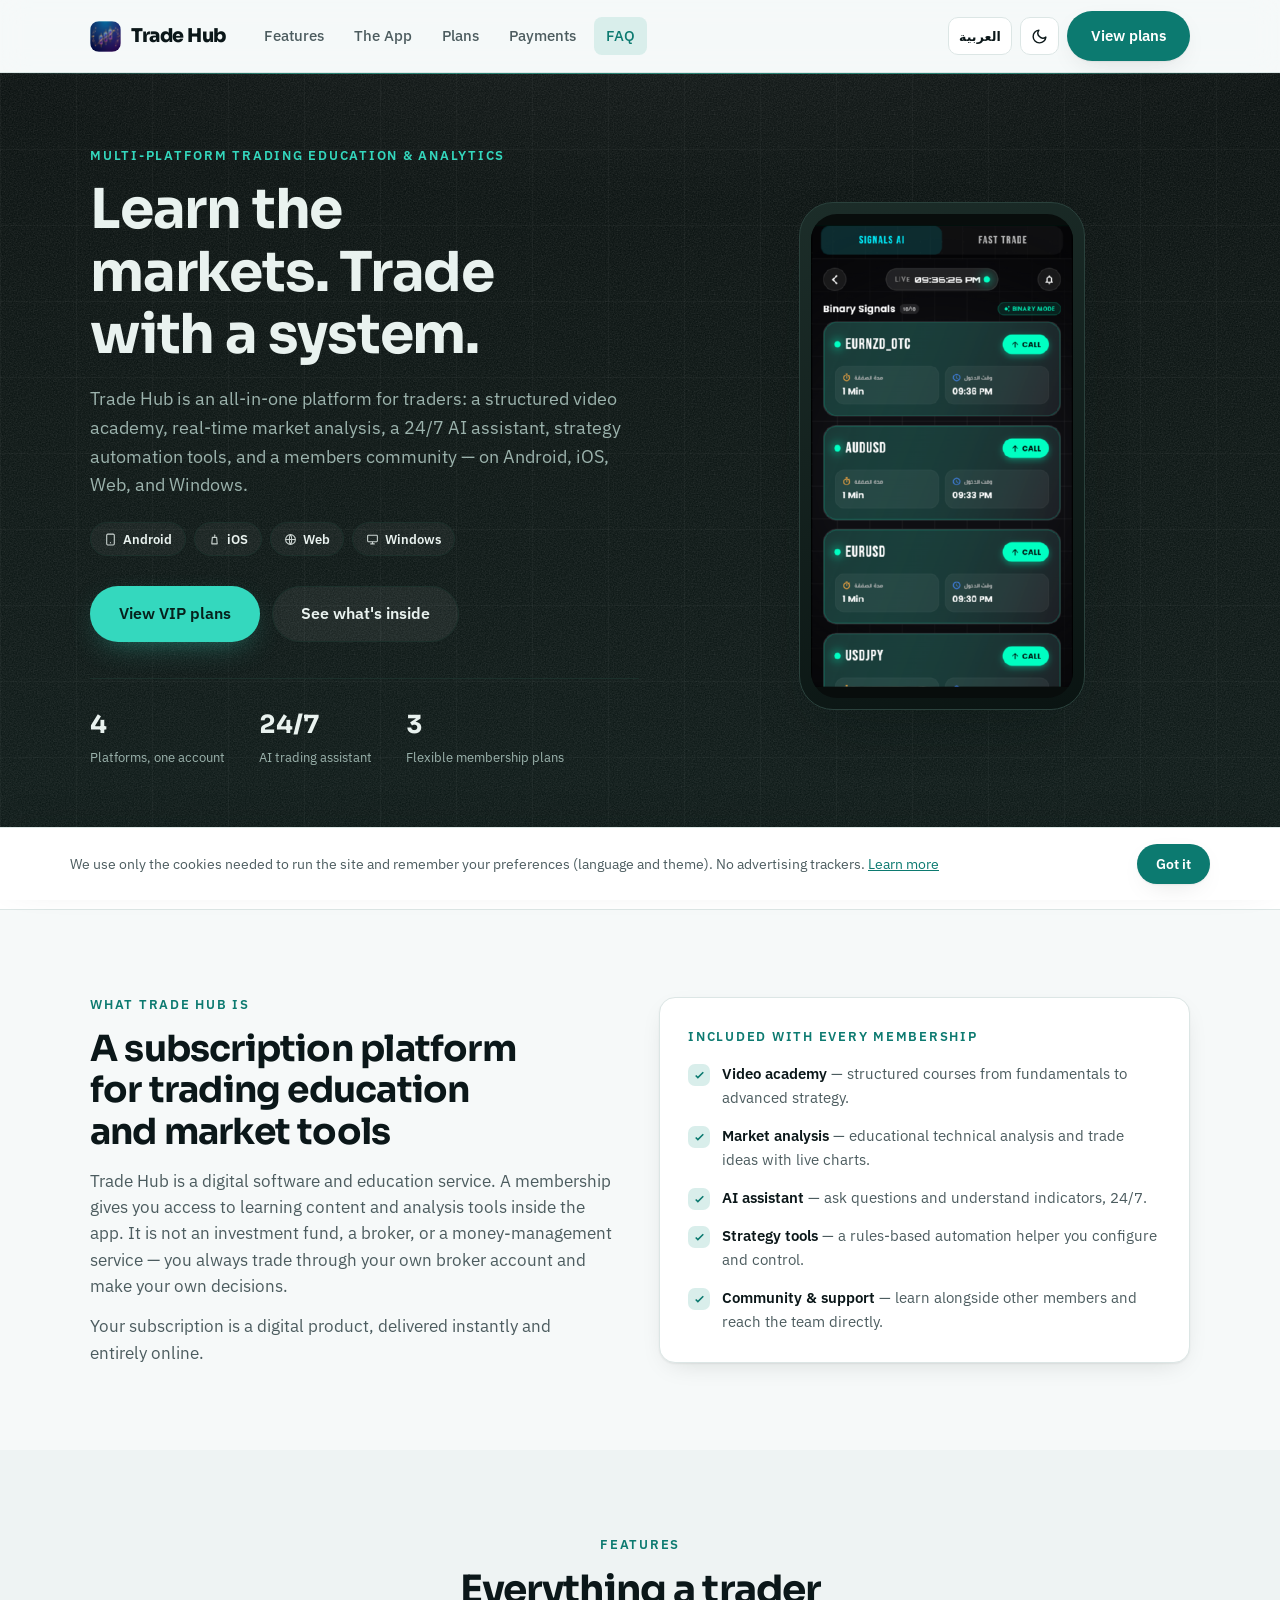
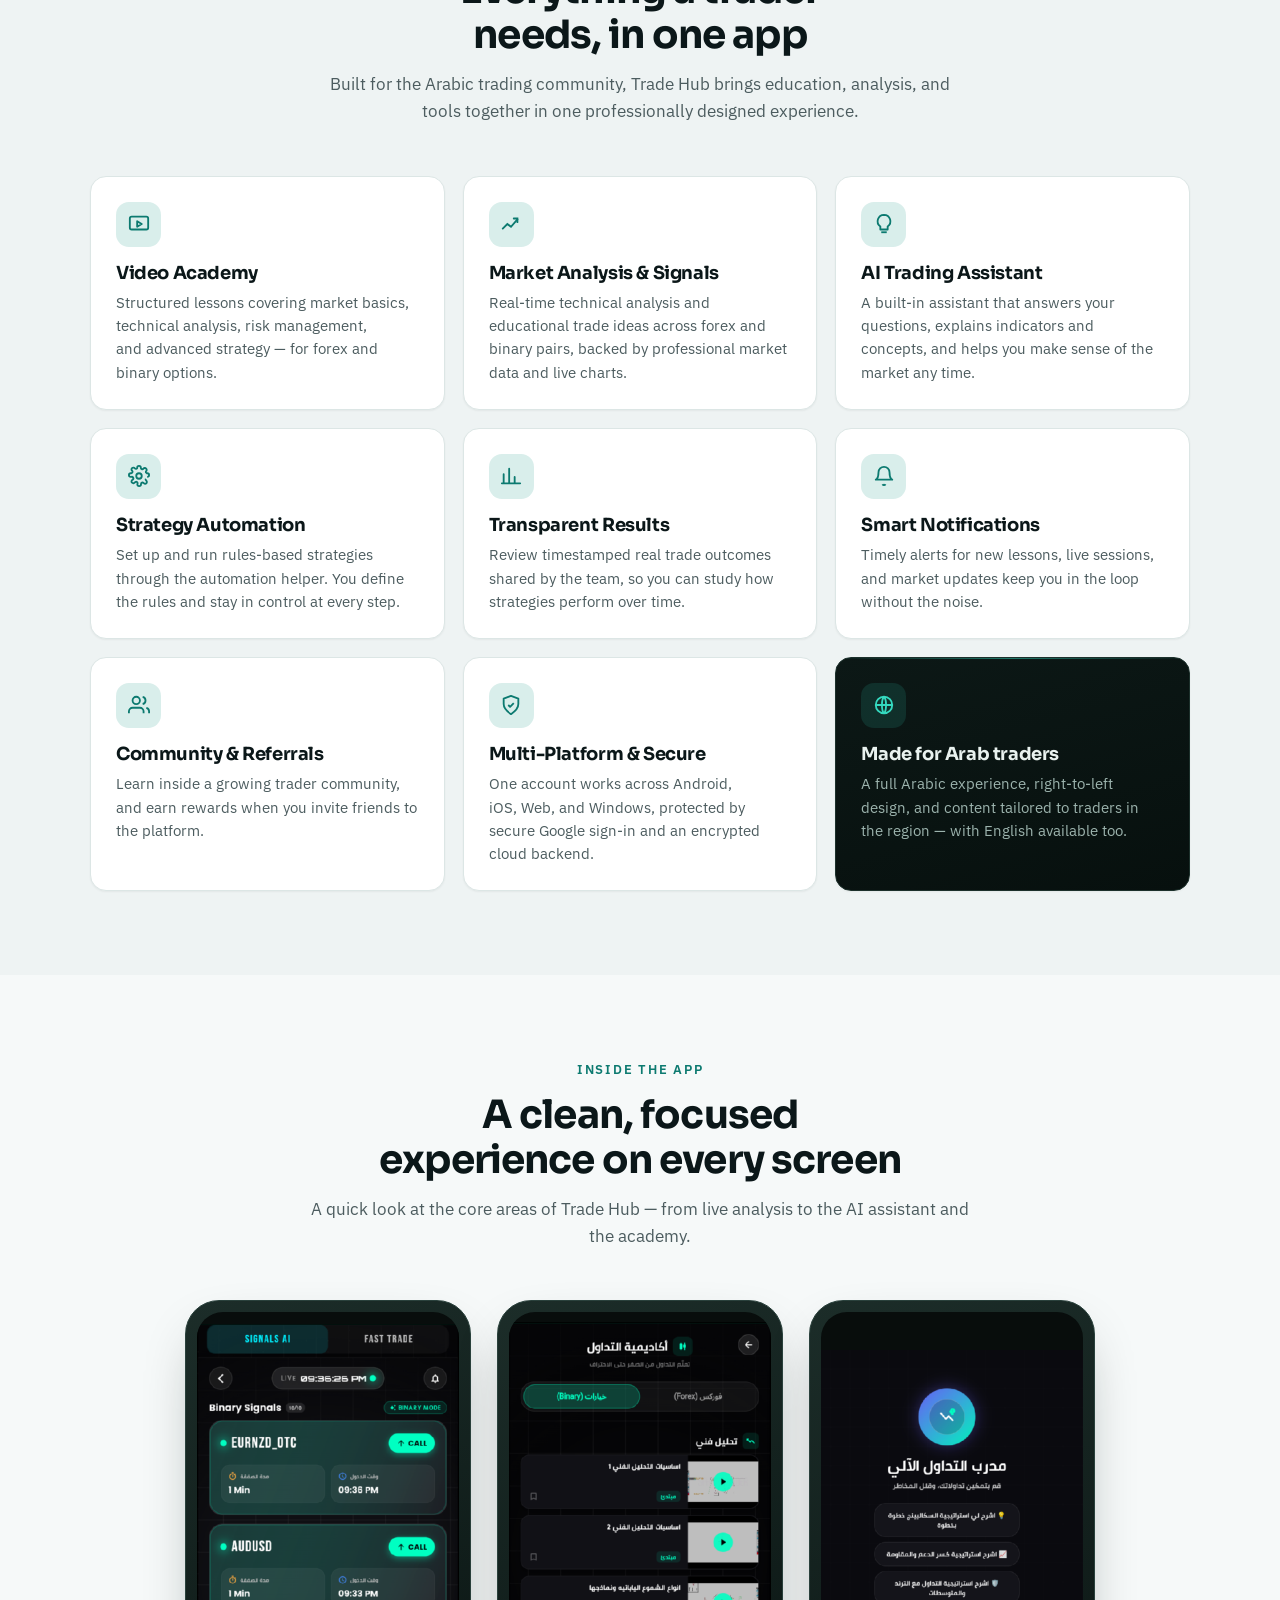
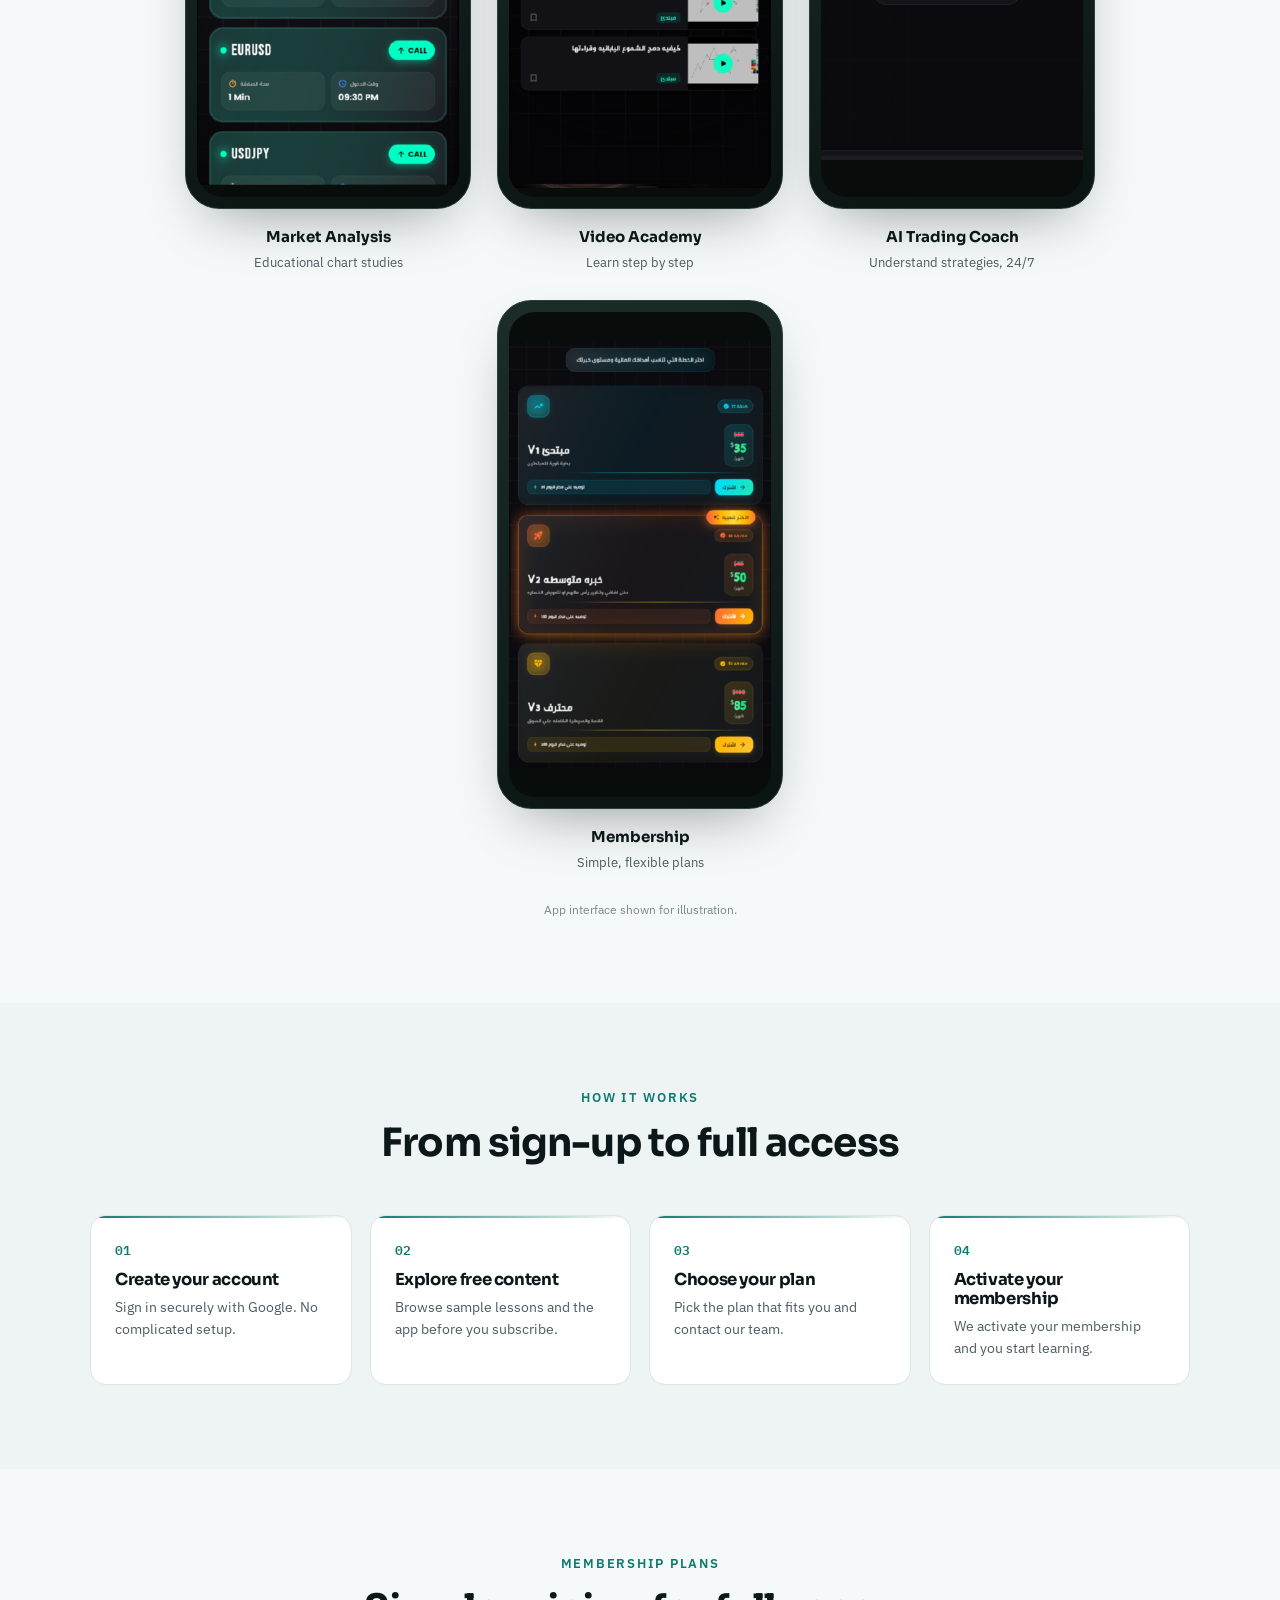
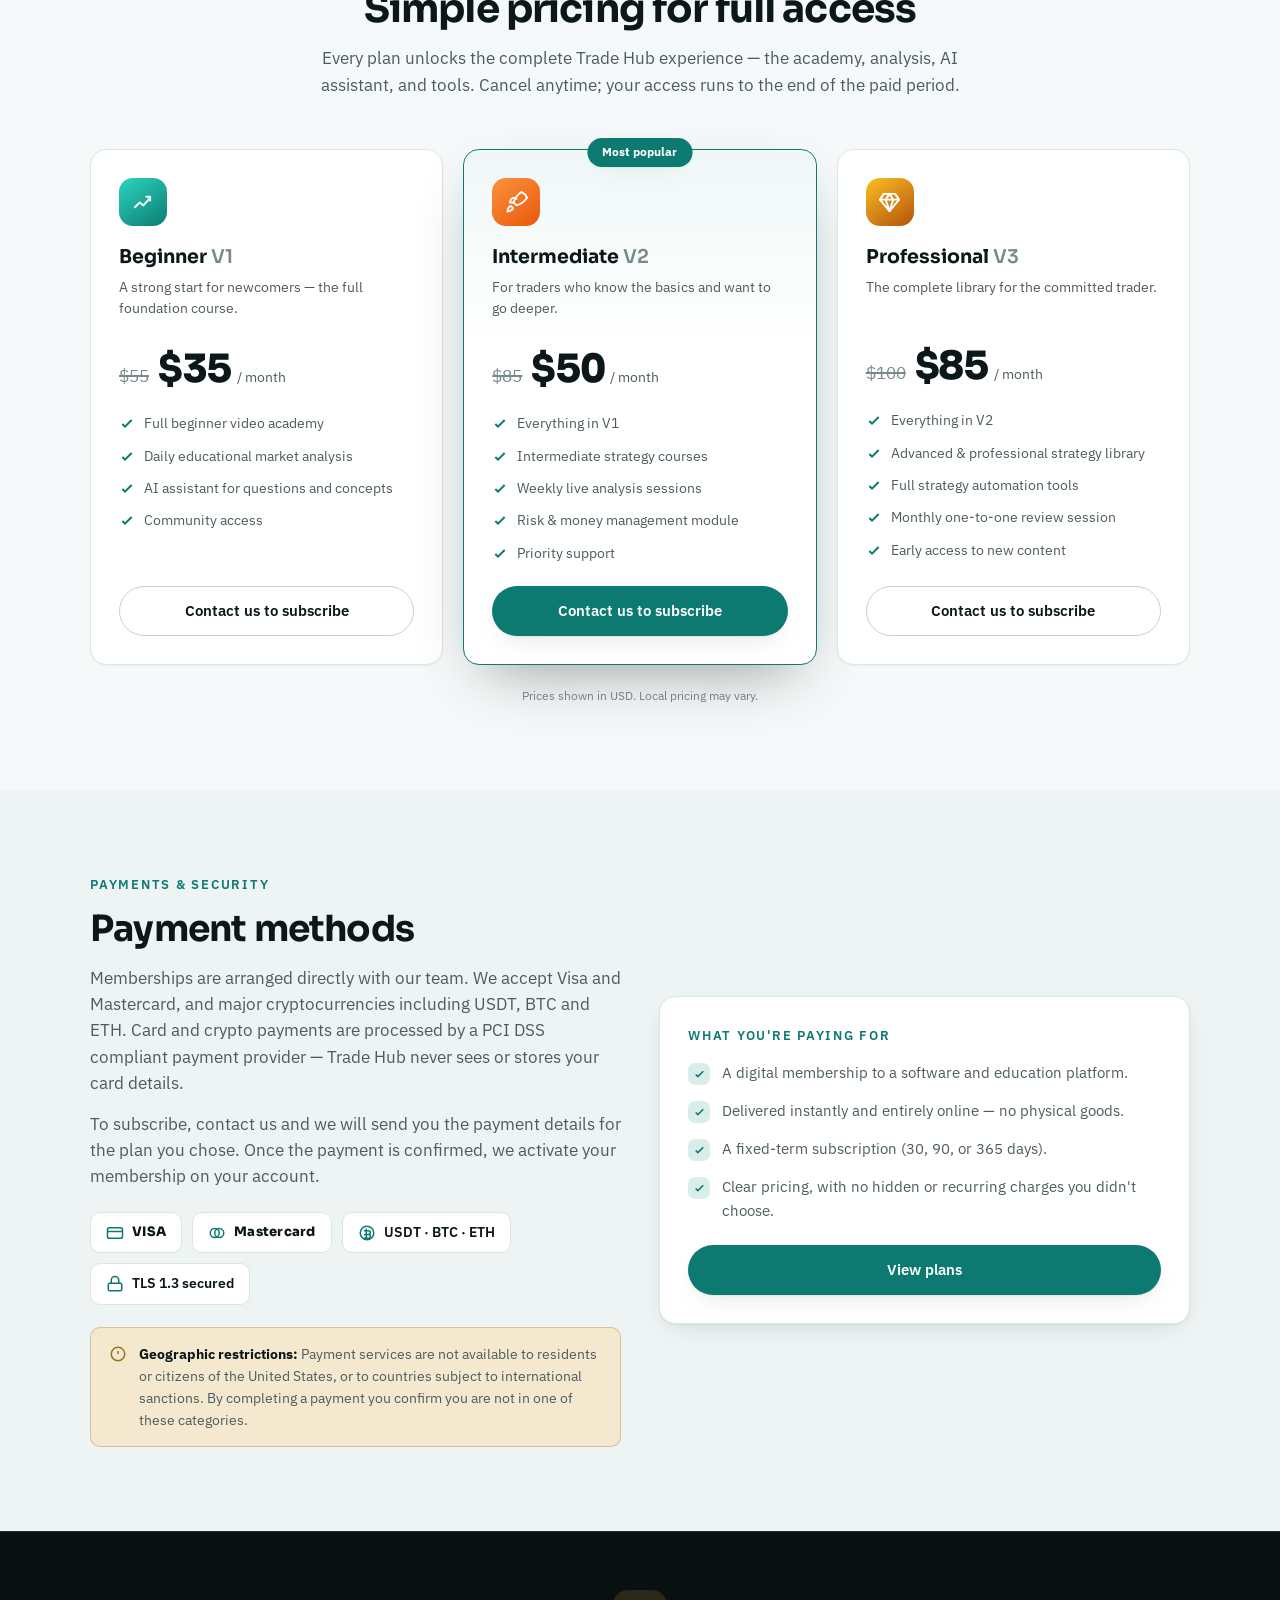
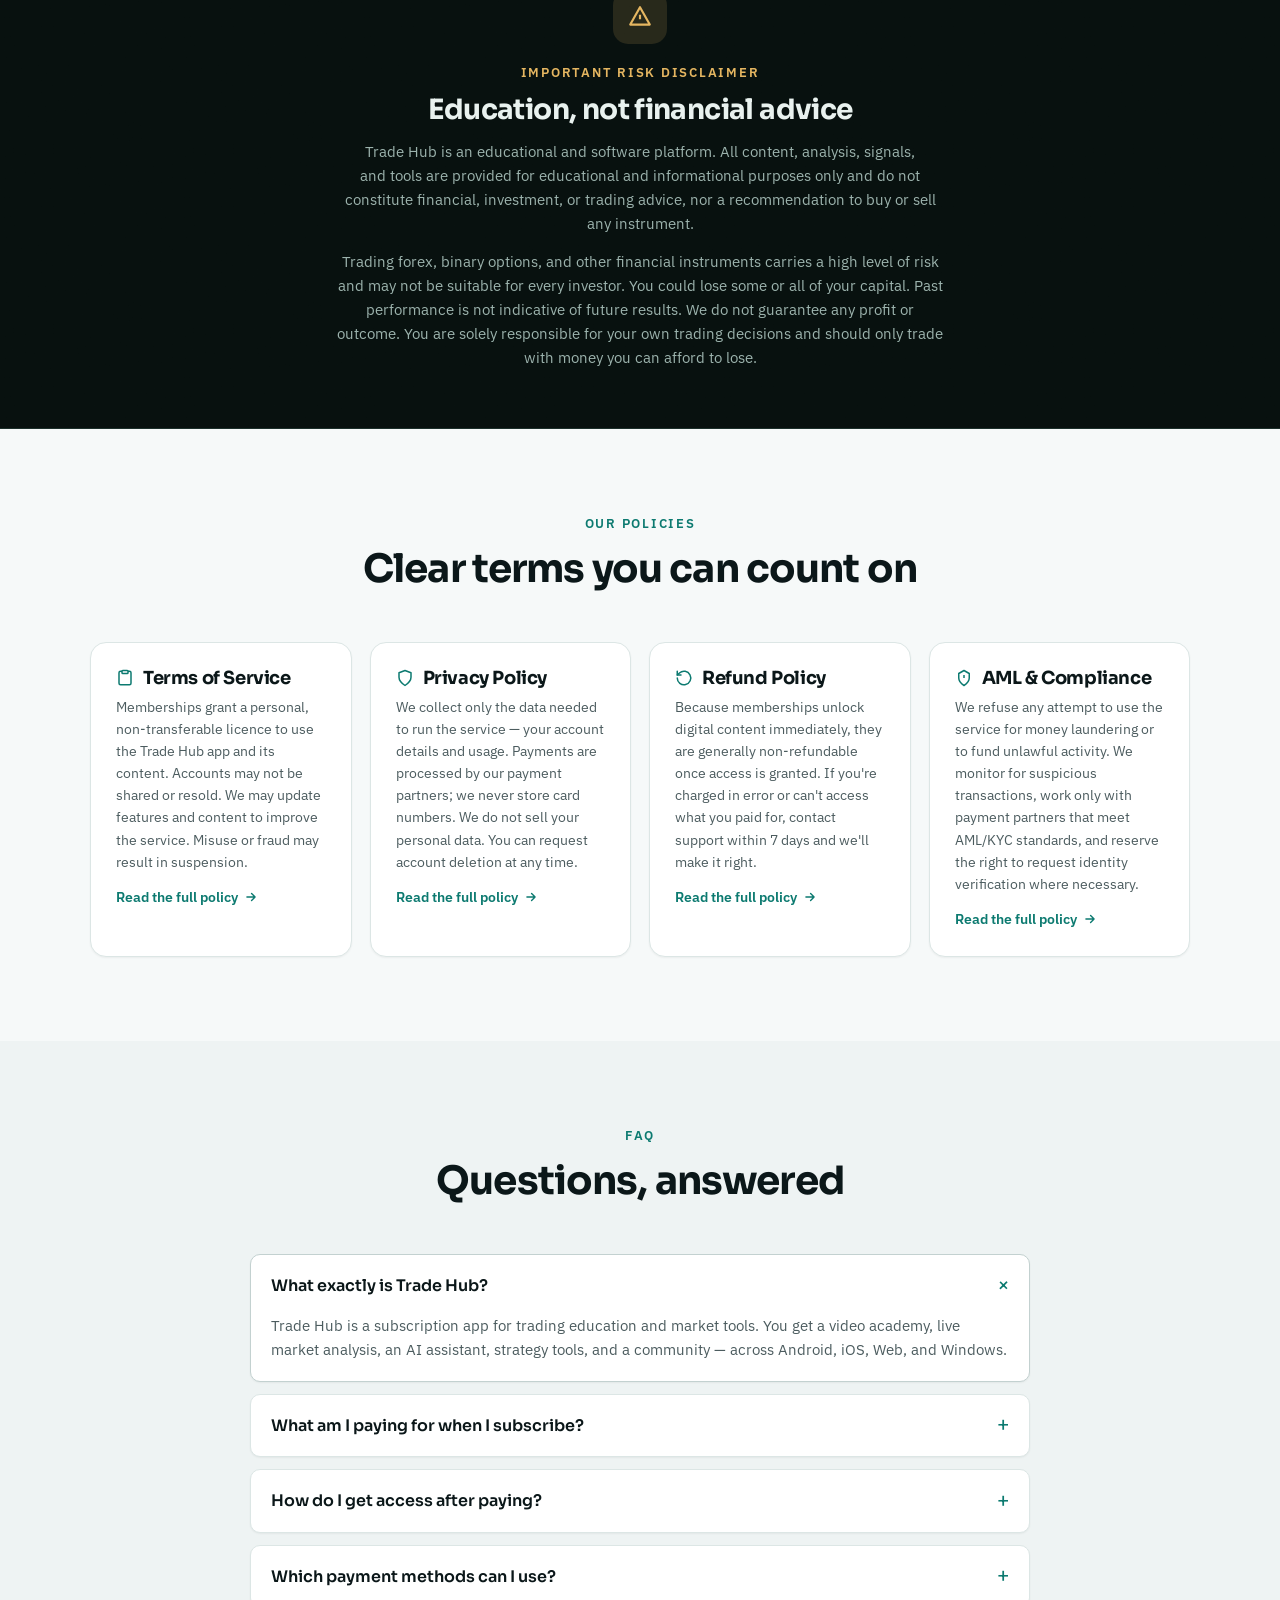
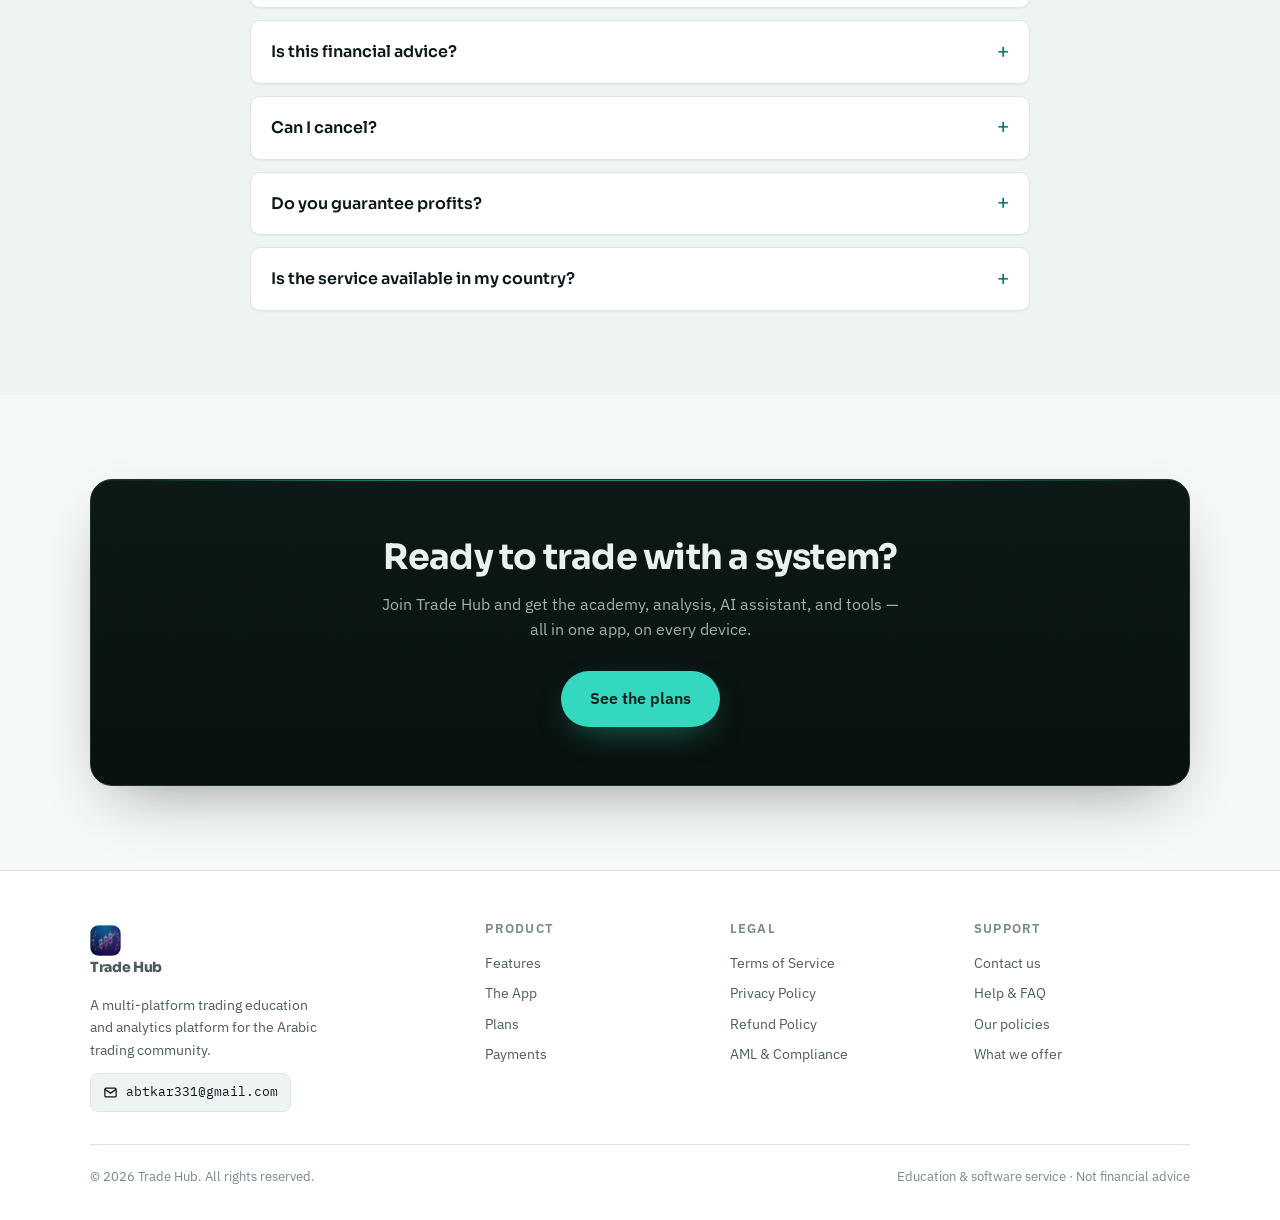
==== index.html @ 704c5e30 "نشر موقع Trade Hub (نسخة ثابتة) Co-Authored-By: Claude Opus 5 <noreply@anthropic.com>" ====
<!doctype html>
<html lang="en" dir="ltr" class="is-loading">
<head>
<meta charset="utf-8">
<meta name="viewport" content="width=device-width, initial-scale=1, viewport-fit=cover">
<meta name="theme-color" content="#f6f9f9">

<!-- ═══════════════════════════════════════════════════════════════════
     تحقّق دومين Cryptomus
     من لوحة التاجر: Settings → Domain verification → Meta tag
     الصق الكود جوه content وشيل التعليق.
     (أو حُطّ ملف التحقق HTML جوه public/ زي ما هو)
     ═══════════════════════════════════════════════════════════════════ -->
<!-- <meta name="cryptomus" content="PASTE-YOUR-VERIFICATION-CODE-HERE"> -->

<title data-i18n-title="meta.title">Trade Hub — Trading Education &amp; Market Analytics Platform</title>
<meta name="description" content="Trade Hub is a multi-platform subscription service for trading education: a structured video academy, educational market analysis, a 24/7 AI assistant, and strategy tools on Android, iOS, Web and Windows. Educational content only — not financial advice.">
<link rel="canonical" href="https://abtkar331-png.github.io/trade-hub-site/">

<!-- مشاركة على السوشيال -->
<meta property="og:type" content="website">
<meta property="og:site_name" content="Trade Hub">
<meta property="og:title" content="Trade Hub — Learn the markets. Trade with a system.">
<meta property="og:description" content="A structured video academy, educational market analysis, a 24/7 AI assistant and strategy tools — on Android, iOS, Web and Windows.">
<meta property="og:url" content="https://abtkar331-png.github.io/trade-hub-site/">
<meta property="og:image" content="https://abtkar331-png.github.io/trade-hub-site/assets/img/og.png">
<meta property="og:locale" content="en_US">
<meta property="og:locale:alternate" content="ar_EG">
<meta name="twitter:card" content="summary_large_image">
<meta name="twitter:title" content="Trade Hub — Learn the markets. Trade with a system.">
<meta name="twitter:description" content="Trading education, market analysis and AI tools in one subscription. Educational content only.">
<meta name="twitter:image" content="https://abtkar331-png.github.io/trade-hub-site/assets/img/og.png">

<link rel="icon" href="assets/img/favicon-32.png?v=1.8.0" sizes="32x32" type="image/png">
<link rel="icon" href="assets/img/favicon-64.png?v=1.8.0" sizes="64x64" type="image/png">
<link rel="apple-touch-icon" href="assets/img/icon-180.png?v=1.8.0">
<link rel="preconnect" href="https://fonts.googleapis.com">
<link rel="preconnect" href="https://fonts.gstatic.com" crossorigin>
<link rel="stylesheet" href="https://fonts.googleapis.com/css2?family=Sora:wght@500;600;700;800&family=IBM+Plex+Sans:wght@400;500;600;700&family=IBM+Plex+Sans+Arabic:wght@400;500;600;700&family=IBM+Plex+Mono:wght@500;600&display=swap">
<link rel="stylesheet" href="assets/css/app.css?v=1.8.0">

<!-- الثيم قبل أول رسم — يمنع وميض الشاشة -->
<script>
  (function(){
    try{
      var t=localStorage.getItem('th-theme');
      if(t) document.documentElement.setAttribute('data-theme',t);
      var dark = t==='dark' || (!t && window.matchMedia &&
        window.matchMedia('(prefers-color-scheme:dark)').matches);
      var m=document.querySelector('meta[name="theme-color"]');
      if(m&&dark) m.setAttribute('content','#060d0c');
    }catch(e){}
  })();
</script>

<!-- بيانات منظّمة — بتساعد المراجعة والفهرسة -->
<script type="application/ld+json">
{
  "@context":"https://schema.org",
  "@graph":[
    {
      "@type":"Organization",
      "@id":"https://abtkar331-png.github.io/trade-hub-site/#org",
      "name":"Trade Hub",
      "url":"https://abtkar331-png.github.io/trade-hub-site/",
      "logo":"https://abtkar331-png.github.io/trade-hub-site/assets/img/icon-512.png",
      "email":"abtkar331@gmail.com",
      "description":"A multi-platform trading education and market analytics subscription platform."
    },
    {
      "@type":"WebSite",
      "@id":"https://abtkar331-png.github.io/trade-hub-site/#site",
      "url":"https://abtkar331-png.github.io/trade-hub-site/",
      "name":"Trade Hub",
      "publisher":{"@id":"https://abtkar331-png.github.io/trade-hub-site/#org"},
      "inLanguage":["en","ar"]
    },
    {
      "@type":"Product",
      "name":"Trade Hub Membership",
      "description":"A digital subscription to a trading education and market analytics platform. Educational content only — not financial advice.",
      "brand":{"@id":"https://abtkar331-png.github.io/trade-hub-site/#org"},
      "category":"Educational software subscription",
      "offers":[
        {"@type":"Offer","name":"Beginner V1","price":"35.00","priceCurrency":"USD","url":"https://abtkar331-png.github.io/trade-hub-site/contact.html","availability":"https://schema.org/InStock","availableDeliveryMethod":"https://schema.org/OnSitePickup"},
        {"@type":"Offer","name":"Intermediate V2","price":"50.00","priceCurrency":"USD","url":"https://abtkar331-png.github.io/trade-hub-site/contact.html","availability":"https://schema.org/InStock","availableDeliveryMethod":"https://schema.org/OnSitePickup"},
        {"@type":"Offer","name":"Professional V3","price":"85.00","priceCurrency":"USD","url":"https://abtkar331-png.github.io/trade-hub-site/contact.html","availability":"https://schema.org/InStock","availableDeliveryMethod":"https://schema.org/OnSitePickup"}
      ]
    }
  ]
}
</script>
</head>
<body>

<!-- ══ شاشة التحميل ══════════════════════════════════════════════ -->
<div id="loader" role="status" aria-live="polite">
  <div class="ld">
    <img class="ld-mark" src="assets/img/logo-192.png?v=1.8.0" alt="" width="84" height="84" fetchpriority="high">
    <div>
      <div class="ld-name">Trade&nbsp;Hub</div>
      <div class="ld-sub" data-i18n="ld.sub">Preparing the platform…</div>
    </div>
    <div class="ld-ticks" aria-hidden="true"><i></i><i></i><i></i><i></i><i></i></div>
    <div class="ld-bar" aria-hidden="true"><div class="ld-fill"></div></div>
  </div>
</div>

<a class="skip" href="#top">Skip to content</a>

<!-- ══ الـ nav ════════════════════════════════════════════════════ -->
<header class="nav">
  <div class="nav-in">
    <a class="brand" href="#top" aria-label="Trade Hub home">
      <img class="glyph" src="assets/img/logo-64.png?v=1.8.0" alt="" width="31" height="31" decoding="async">
      Trade&nbsp;Hub
    </a>
    <nav class="nav-links" aria-label="Primary">
      <a href="#features" data-i18n="nav.features">Features</a>
      <a href="#app" data-i18n="nav.app">The App</a>
      <a href="#pricing" data-i18n="nav.pricing">Plans</a>
      <a href="#payments" data-i18n="nav.payments">Payments</a>
      <a href="#faq" data-i18n="nav.faq">FAQ</a>
    </nav>
    <div class="nav-right">
      <button class="icon-btn" id="langBtn" type="button" aria-label="التبديل إلى العربية">العربية</button>
      <button class="icon-btn" id="themeBtn" type="button" aria-label="Switch theme">
        <svg id="themeIcon" viewBox="0 0 24 24" width="17" height="17" fill="none" stroke="currentColor" stroke-width="2" stroke-linecap="round" stroke-linejoin="round" aria-hidden="true"><circle cx="12" cy="12" r="4"/><path d="M12 2v2M12 20v2M4.9 4.9l1.4 1.4M17.7 17.7l1.4 1.4M2 12h2M20 12h2M4.9 19.1l1.4-1.4M17.7 6.3l1.4-1.4"/></svg>
      </button>
      <a class="btn btn-primary" href="#pricing" data-i18n="nav.cta">View plans</a>
      <button class="icon-btn burger" id="burger" type="button" aria-expanded="false" aria-controls="mobileNav" aria-label="Open menu">
        <svg viewBox="0 0 24 24" width="19" height="19" fill="none" stroke="currentColor" stroke-width="2.2" stroke-linecap="round" aria-hidden="true"><path d="M3 6h18M3 12h18M3 18h18"/></svg>
      </button>
    </div>
  </div>
</header>

<!-- درج الموبايل -->
<div id="mobileNav" data-open="false" role="dialog" aria-modal="true" aria-label="Menu">
  <div class="scrim"></div>
  <div class="sheet">
    <div class="sheet-top">
      <span class="brand" style="font-size:17px">
        <img class="glyph" src="assets/img/logo-64.png?v=1.8.0" alt="" width="31" height="31" decoding="async">
        Trade&nbsp;Hub
      </span>
      <button class="icon-btn close-nav" type="button" aria-label="Close menu">
        <svg viewBox="0 0 24 24" width="18" height="18" fill="none" stroke="currentColor" stroke-width="2.2" stroke-linecap="round" aria-hidden="true"><path d="M6 6l12 12M18 6L6 18"/></svg>
      </button>
    </div>
    <a class="mlink" href="#features" data-i18n="nav.features">Features</a>
    <a class="mlink" href="#app" data-i18n="nav.app">The App</a>
    <a class="mlink" href="#pricing" data-i18n="nav.pricing">Plans</a>
    <a class="mlink" href="#payments" data-i18n="nav.payments">Payments</a>
    <a class="mlink" href="#faq" data-i18n="nav.faq">FAQ</a>
    <hr>
    <a class="mlink" href="terms.html" data-i18n="pol.t1">Terms of Service</a>
    <a class="mlink" href="privacy.html" data-i18n="pol.t2">Privacy Policy</a>
    <a class="mlink" href="refund.html" data-i18n="pol.t3">Refund Policy</a>
    <a class="mlink" href="contact.html" data-i18n="foot.contact">Contact us</a>
    <a class="btn btn-primary btn-block" href="#pricing" data-i18n="nav.cta">View plans</a>
  </div>
</div>

<main id="top">

  <!-- ══ HERO ═══════════════════════════════════════════════════ -->
  <section class="hero">
    <div class="grid-bg" aria-hidden="true"></div>
    <div class="hero-in">
      <div>
        <div class="eyebrow hero-eyebrow" data-i18n="hero.eyebrow">Multi-platform trading education &amp; analytics</div>
        <h1 data-i18n="hero.h1">Learn the markets. Trade with a system.</h1>
        <p class="lead" data-i18n="hero.lead">Trade Hub is an all-in-one platform for traders: a structured video academy, real-time market analysis, a 24/7 AI assistant, strategy automation tools, and a members community — on Android, iOS, Web, and Windows.</p>
        <div class="chip-row" aria-label="Available platforms">
          <span class="chip"><svg viewBox="0 0 24 24" fill="none" stroke="currentColor" stroke-width="2" aria-hidden="true"><rect x="5" y="2" width="14" height="20" rx="2"/><path d="M11 18h2"/></svg> Android</span>
          <span class="chip"><svg viewBox="0 0 24 24" fill="none" stroke="currentColor" stroke-width="2" stroke-linejoin="round" aria-hidden="true"><path d="M12 3c1 1.5 1 3 0 4"/><path d="M8 8h8l1 12H7z"/></svg> iOS</span>
          <span class="chip"><svg viewBox="0 0 24 24" fill="none" stroke="currentColor" stroke-width="2" aria-hidden="true"><circle cx="12" cy="12" r="9"/><path d="M3 12h18M12 3c3 3 3 15 0 18M12 3c-3 3-3 15 0 18"/></svg> Web</span>
          <span class="chip"><svg viewBox="0 0 24 24" fill="none" stroke="currentColor" stroke-width="2" aria-hidden="true"><rect x="3" y="4" width="18" height="12" rx="1.5"/><path d="M8 20h8M12 16v4"/></svg> Windows</span>
        </div>
        <div class="hero-cta">
          <a class="btn btn-onink btn-lg" href="#pricing" data-i18n="hero.cta1">View VIP plans</a>
          <a class="btn btn-onink-ghost btn-lg" href="#features" data-i18n="hero.cta2">See what's inside</a>
        </div>
        <div class="hero-stats">
          <div class="s"><span class="n mono">4</span><span class="l" data-i18n="hero.stat1">Platforms, one account</span></div>
          <div class="s"><span class="n mono">24/7</span><span class="l" data-i18n="hero.stat2">AI trading assistant</span></div>
          <div class="s"><span class="n mono">3</span><span class="l" data-i18n="hero.stat3">Flexible membership plans</span></div>
        </div>
      </div>
      <div class="hero-visual">
        <div class="phone">
          <div class="screen">
            <img src="assets/img/screens/signals.png?v=1.8.0" width="420" height="740"
                 alt="Trade Hub app: the educational market analysis screen, showing currency pairs with study timeframes."
                 fetchpriority="high" decoding="async">
          </div>
        </div>
      </div>
      </div>
    </div>
  </section>

  <!-- ══ شريط الثقة ═════════════════════════════════════════════ -->
  <div class="trust">
    <div class="trust-in">
      <span class="t"><svg viewBox="0 0 24 24" fill="none" stroke="currentColor" stroke-width="2" aria-hidden="true"><path d="M12 2l8 3v6c0 5-3.5 8-8 11-4.5-3-8-6-8-11V5z"/><path d="M9 12l2 2 4-4"/></svg><span data-i18n="trust.1">Secure Google sign-in</span></span>
      <span class="t"><svg viewBox="0 0 24 24" fill="none" stroke="currentColor" stroke-width="2" aria-hidden="true"><rect x="3" y="11" width="18" height="10" rx="2"/><path d="M7 11V7a5 5 0 0 1 10 0v4"/></svg><span data-i18n="trust.2">Encrypted payments</span></span>
      <span class="t"><svg viewBox="0 0 24 24" fill="none" stroke="currentColor" stroke-width="2" aria-hidden="true"><path d="M13 2L3 14h7l-1 8 10-12h-7z"/></svg><span data-i18n="trust.3">Fast subscription activation</span></span>
      <span class="t"><svg viewBox="0 0 24 24" fill="none" stroke="currentColor" stroke-width="2" aria-hidden="true"><path d="M21 15a2 2 0 0 1-2 2H7l-4 4V5a2 2 0 0 1 2-2h14a2 2 0 0 1 2 2z"/></svg><span data-i18n="trust.4">Support &amp; community</span></span>
    </div>
  </div>

  <!-- ══ الخدمة ═════════════════════════════════════════════════ -->
  <section id="about">
    <div class="wrap">
      <div class="split reveal">
        <div>
          <div class="eyebrow" data-i18n="svc.eyebrow">What Trade Hub is</div>
          <h2 style="font-size:clamp(26px,4.4vw,36px);margin:14px 0 16px" data-i18n="svc.h2">A subscription platform for trading education and market tools</h2>
          <p class="muted" style="font-size:16.5px" data-i18n="svc.p1">Trade Hub is a digital software and education service. A membership gives you access to learning content and analysis tools inside the app. It is not an investment fund, a broker, or a money-management service — you always trade through your own broker account and make your own decisions.</p>
          <p class="muted" style="font-size:16.5px;margin-top:14px" data-i18n="svc.p2">Your subscription is a digital product, delivered instantly and entirely online.</p>
        </div>
        <div class="service">
          <div class="eyebrow" data-i18n="svc.inc">Included with every membership</div>
          <ul class="svc-list" style="margin-top:16px">
            <li><span class="ck"><svg viewBox="0 0 24 24" fill="none" stroke="currentColor" stroke-width="3" aria-hidden="true"><path d="M5 12l4 4L19 6"/></svg></span><span><b data-i18n="svc.i1b">Video academy</b> — <span data-i18n="svc.i1">structured courses from fundamentals to advanced strategy.</span></span></li>
            <li><span class="ck"><svg viewBox="0 0 24 24" fill="none" stroke="currentColor" stroke-width="3" aria-hidden="true"><path d="M5 12l4 4L19 6"/></svg></span><span><b data-i18n="svc.i2b">Market analysis</b> — <span data-i18n="svc.i2">educational technical analysis and trade ideas with live charts.</span></span></li>
            <li><span class="ck"><svg viewBox="0 0 24 24" fill="none" stroke="currentColor" stroke-width="3" aria-hidden="true"><path d="M5 12l4 4L19 6"/></svg></span><span><b data-i18n="svc.i3b">AI assistant</b> — <span data-i18n="svc.i3">ask questions and understand indicators, 24/7.</span></span></li>
            <li><span class="ck"><svg viewBox="0 0 24 24" fill="none" stroke="currentColor" stroke-width="3" aria-hidden="true"><path d="M5 12l4 4L19 6"/></svg></span><span><b data-i18n="svc.i4b">Strategy tools</b> — <span data-i18n="svc.i4">a rules-based automation helper you configure and control.</span></span></li>
            <li><span class="ck"><svg viewBox="0 0 24 24" fill="none" stroke="currentColor" stroke-width="3" aria-hidden="true"><path d="M5 12l4 4L19 6"/></svg></span><span><b data-i18n="svc.i5b">Community &amp; support</b> — <span data-i18n="svc.i5">learn alongside other members and reach the team directly.</span></span></li>
          </ul>
        </div>
      </div>
    </div>
  </section>

  <!-- ══ المميزات ═══════════════════════════════════════════════ -->
  <section id="features" style="background:var(--surface-2)">
    <div class="wrap">
      <div class="sec-head">
        <div class="eyebrow" data-i18n="feat.eyebrow">Features</div>
        <h2 data-i18n="feat.h2">Everything a trader needs, in one app</h2>
        <p data-i18n="feat.p">Built for the Arabic trading community, Trade Hub brings education, analysis, and tools together in one professionally designed experience.</p>
      </div>
      <div class="grid g3 reveal">
        <div class="card">
          <div class="feat-ic"><svg viewBox="0 0 24 24" fill="none" stroke="currentColor" stroke-width="2" stroke-linejoin="round" aria-hidden="true"><rect x="2" y="4" width="20" height="14" rx="2"/><path d="M10 9l5 3-5 3z"/></svg></div>
          <h3 data-i18n="f1.h">Video Academy</h3>
          <p data-i18n="f1.p">Structured lessons covering market basics, technical analysis, risk management, and advanced strategy — for forex and binary options.</p>
        </div>
        <div class="card">
          <div class="feat-ic"><svg viewBox="0 0 24 24" fill="none" stroke="currentColor" stroke-width="2" stroke-linecap="round" aria-hidden="true"><path d="M3 17l5-5 4 3 7-8"/><path d="M15 6h4v4"/></svg></div>
          <h3 data-i18n="f2.h">Market Analysis &amp; Signals</h3>
          <p data-i18n="f2.p">Real-time technical analysis and educational trade ideas across forex and binary pairs, backed by professional market data and live charts.</p>
        </div>
        <div class="card">
          <div class="feat-ic"><svg viewBox="0 0 24 24" fill="none" stroke="currentColor" stroke-width="2" stroke-linejoin="round" aria-hidden="true"><path d="M12 2a7 7 0 0 0-4 12.7V18h8v-3.3A7 7 0 0 0 12 2z"/><path d="M9 21h6"/></svg></div>
          <h3 data-i18n="f3.h">AI Trading Assistant</h3>
          <p data-i18n="f3.p">A built-in assistant that answers your questions, explains indicators and concepts, and helps you make sense of the market any time.</p>
        </div>
        <div class="card">
          <div class="feat-ic"><svg viewBox="0 0 24 24" fill="none" stroke="currentColor" stroke-width="2" aria-hidden="true"><circle cx="12" cy="12" r="3"/><path d="M19.4 15a1.6 1.6 0 0 0 .3 1.8l.1.1a2 2 0 1 1-2.8 2.8l-.1-.1a1.6 1.6 0 0 0-2.7 1.1V21a2 2 0 1 1-4 0v-.1A1.6 1.6 0 0 0 7.5 19l-.1.1a2 2 0 1 1-2.8-2.8l.1-.1A1.6 1.6 0 0 0 3.6 13H3a2 2 0 1 1 0-4h.1A1.6 1.6 0 0 0 4.7 6.5l-.1-.1a2 2 0 1 1 2.8-2.8l.1.1A1.6 1.6 0 0 0 10 3.6V3a2 2 0 1 1 4 0v.1a1.6 1.6 0 0 0 2.7 1.1l.1-.1a2 2 0 1 1 2.8 2.8l-.1.1A1.6 1.6 0 0 0 20.4 9H21a2 2 0 1 1 0 4h-.1"/></svg></div>
          <h3 data-i18n="f4.h">Strategy Automation</h3>
          <p data-i18n="f4.p">Set up and run rules-based strategies through the automation helper. You define the rules and stay in control at every step.</p>
        </div>
        <div class="card">
          <div class="feat-ic"><svg viewBox="0 0 24 24" fill="none" stroke="currentColor" stroke-width="2" stroke-linecap="round" aria-hidden="true"><path d="M4 20V10M10 20V4M16 20v-7M22 20H2"/></svg></div>
          <h3 data-i18n="f5.h">Transparent Results</h3>
          <p data-i18n="f5.p">Review timestamped real trade outcomes shared by the team, so you can study how strategies perform over time.</p>
        </div>
        <div class="card">
          <div class="feat-ic"><svg viewBox="0 0 24 24" fill="none" stroke="currentColor" stroke-width="2" stroke-linejoin="round" aria-hidden="true"><path d="M18 8a6 6 0 1 0-12 0c0 7-3 8-3 8h18s-3-1-3-8"/><path d="M10.3 21a2 2 0 0 0 3.4 0"/></svg></div>
          <h3 data-i18n="f6.h">Smart Notifications</h3>
          <p data-i18n="f6.p">Timely alerts for new lessons, live sessions, and market updates keep you in the loop without the noise.</p>
        </div>
        <div class="card">
          <div class="feat-ic"><svg viewBox="0 0 24 24" fill="none" stroke="currentColor" stroke-width="2" stroke-linejoin="round" aria-hidden="true"><path d="M17 21v-2a4 4 0 0 0-4-4H5a4 4 0 0 0-4 4v2"/><circle cx="9" cy="7" r="4"/><path d="M23 21v-2a4 4 0 0 0-3-3.9"/><path d="M16 3.1a4 4 0 0 1 0 7.8"/></svg></div>
          <h3 data-i18n="f7.h">Community &amp; Referrals</h3>
          <p data-i18n="f7.p">Learn inside a growing trader community, and earn rewards when you invite friends to the platform.</p>
        </div>
        <div class="card">
          <div class="feat-ic"><svg viewBox="0 0 24 24" fill="none" stroke="currentColor" stroke-width="2" stroke-linejoin="round" aria-hidden="true"><path d="M12 2l8 3v6c0 5-3.5 8-8 11-4.5-3-8-6-8-11V5z"/><path d="M9 12l2 2 4-4"/></svg></div>
          <h3 data-i18n="f8.h">Multi-Platform &amp; Secure</h3>
          <p data-i18n="f8.p">One account works across Android, iOS, Web, and Windows, protected by secure Google sign-in and an encrypted cloud backend.</p>
        </div>
        <div class="card card-accent">
          <div class="feat-ic"><svg viewBox="0 0 24 24" fill="none" stroke="currentColor" stroke-width="2" stroke-linejoin="round" aria-hidden="true"><circle cx="12" cy="12" r="9"/><path d="M3 12h18M12 3c3 3 3 15 0 18M12 3c-3 3-3 15 0 18"/></svg></div>
          <h3 data-i18n="f9.h">Made for Arab traders</h3>
          <p data-i18n="f9.p">A full Arabic experience, right-to-left design, and content tailored to traders in the region — with English available too.</p>
        </div>
      </div>
    </div>
  </section>

  <!-- ══ معرض التطبيق ═══════════════════════════════════════════ -->
  <section id="app">
    <div class="wrap">
      <div class="sec-head">
        <div class="eyebrow" data-i18n="app.eyebrow">Inside the app</div>
        <h2 data-i18n="app.h2">A clean, focused experience on every screen</h2>
        <p data-i18n="app.p">A quick look at the core areas of Trade Hub — from live analysis to the AI assistant and the academy.</p>
      </div>
      <div class="gallery reveal">
        <figure class="gitem">
          <div class="phone">
            <div class="screen">
              <img src="assets/img/screens/signals.png?v=1.8.0" width="420" height="740" loading="lazy" decoding="async"
                   alt="Educational market analysis screen listing currency pairs with study timeframes and session times.">
            </div>
          </div>
          <figcaption class="gcap"><b data-i18n="cap1.t">Market Analysis</b><span data-i18n="cap1.s">Educational chart studies</span></figcaption>
        </figure>
        <figure class="gitem">
          <div class="phone">
            <div class="screen">
              <img src="assets/img/screens/academy.png?v=1.8.0" width="420" height="747" loading="lazy" decoding="async"
                   alt="The video academy screen showing technical analysis lessons for beginners.">
            </div>
          </div>
          <figcaption class="gcap"><b data-i18n="cap3.t">Video Academy</b><span data-i18n="cap3.s">Learn step by step</span></figcaption>
        </figure>
        <figure class="gitem">
          <div class="phone">
            <div class="screen">
              <img src="assets/img/screens/coach.png?v=1.8.0" width="420" height="657" loading="lazy" decoding="async"
                   alt="The AI trading coach screen offering to explain trading strategies step by step.">
            </div>
          </div>
          <figcaption class="gcap"><b data-i18n="cap2.t">AI Trading Coach</b><span data-i18n="cap2.s">Understand strategies, 24/7</span></figcaption>
        </figure>
        <figure class="gitem">
          <div class="phone">
            <div class="screen">
              <img src="assets/img/screens/plans.png?v=1.8.0" width="420" height="685" loading="lazy" decoding="async"
                   alt="The membership plans screen showing the V1, V2 and V3 subscription tiers.">
            </div>
          </div>
          <figcaption class="gcap"><b data-i18n="cap4.t">Membership</b><span data-i18n="cap4.s">Simple, flexible plans</span></figcaption>
        </figure>
      </div>
      <p class="center editnote" style="margin-top:26px" data-i18n="app.note">App interface shown for illustration.</p>
    </div>
  </section>

  <!-- ══ إزاي بيشتغل ════════════════════════════════════════════ -->
  <section id="how" style="background:var(--surface-2)">
    <div class="wrap">
      <div class="sec-head">
        <div class="eyebrow" data-i18n="how.eyebrow">How it works</div>
        <h2 data-i18n="how.h2">From sign-up to full access</h2>
      </div>
      <div class="steps reveal">
        <div class="step"><div class="num mono">01</div><h3 data-i18n="s1.h">Create your account</h3><p data-i18n="s1.p">Sign in securely with Google. No complicated setup.</p></div>
        <div class="step"><div class="num mono">02</div><h3 data-i18n="s2.h">Explore free content</h3><p data-i18n="s2.p">Browse sample lessons and the app before you subscribe.</p></div>
        <div class="step"><div class="num mono">03</div><h3 data-i18n="s3.h">Choose your plan</h3><p data-i18n="s3.p">Pick the plan that fits you and contact our team.</p></div>
        <div class="step"><div class="num mono">04</div><h3 data-i18n="s4.h">Activate your membership</h3><p data-i18n="s4.p">We activate your membership and you start learning.</p></div>
      </div>
    </div>
  </section>

  <!-- ══ الباقات ════════════════════════════════════════════════ -->
  <section id="pricing">
    <div class="wrap">
      <div class="sec-head">
        <div class="eyebrow" data-i18n="price.eyebrow">Membership plans</div>
        <h2 data-i18n="price.h2">Simple pricing for full access</h2>
        <p data-i18n="price.p">Every plan unlocks the complete Trade Hub experience — the academy, analysis, AI assistant, and tools. Cancel anytime; your access runs to the end of the paid period.</p>
      </div>
      <div class="plans reveal">
        <div class="plan">
          <div class="plan-ic v1" aria-hidden="true"><svg viewBox="0 0 24 24" fill="none" stroke="currentColor" stroke-width="2" stroke-linecap="round" stroke-linejoin="round"><path d="M3 17l5-5 4 3 7-8"/><path d="M15 6h4v4"/></svg></div>
          <div class="pname"><span data-i18n="p1.n">Beginner</span> <span class="ver">V1</span></div>
          <div class="pdesc" data-i18n="p1.d">A strong start for newcomers — the full foundation course.</div>
          <div class="cost">
            <span class="was mono">$55</span>
            <span class="amt mono">$35</span>
            <span class="per" data-i18n="p.per">/ month</span>
          </div>
          <ul>
            <li><svg viewBox="0 0 24 24" fill="none" stroke="currentColor" stroke-width="3" aria-hidden="true"><path d="M5 12l4 4L19 6"/></svg><span data-i18n="p1.f1">Full beginner video academy</span></li>
            <li><svg viewBox="0 0 24 24" fill="none" stroke="currentColor" stroke-width="3" aria-hidden="true"><path d="M5 12l4 4L19 6"/></svg><span data-i18n="p1.f2">Daily educational market analysis</span></li>
            <li><svg viewBox="0 0 24 24" fill="none" stroke="currentColor" stroke-width="3" aria-hidden="true"><path d="M5 12l4 4L19 6"/></svg><span data-i18n="p1.f3">AI assistant for questions and concepts</span></li>
            <li><svg viewBox="0 0 24 24" fill="none" stroke="currentColor" stroke-width="3" aria-hidden="true"><path d="M5 12l4 4L19 6"/></svg><span data-i18n="p1.f4">Community access</span></li>
          </ul>
          <a class="btn btn-ghost" href="contact.html" data-i18n="p.cta">Contact us to subscribe</a>
        </div>

        <div class="plan feature">
          <div class="badge" data-i18n="p2.badge">Most popular</div>
          <div class="plan-ic v2" aria-hidden="true"><svg viewBox="0 0 24 24" fill="none" stroke="currentColor" stroke-width="2" stroke-linecap="round" stroke-linejoin="round"><path d="M4.5 16.5c-1.5 1.3-2 5-2 5s3.7-.5 5-2c.7-.8.7-2.1-.1-2.9a2 2 0 0 0-2.9-.1z"/><path d="M12 15l-3-3a20 20 0 0 1 8-11 12 12 0 0 1 6 6 20 20 0 0 1-11 8z"/><path d="M9 12H5s.5-2.6 2-4c1.6-1.6 5 0 5 0"/></svg></div>
          <div class="pname"><span data-i18n="p2.n">Intermediate</span> <span class="ver">V2</span></div>
          <div class="pdesc" data-i18n="p2.d">For traders who know the basics and want to go deeper.</div>
          <div class="cost">
            <span class="was mono">$85</span>
            <span class="amt mono">$50</span>
            <span class="per" data-i18n="p.per">/ month</span>
          </div>
          <ul>
            <li><svg viewBox="0 0 24 24" fill="none" stroke="currentColor" stroke-width="3" aria-hidden="true"><path d="M5 12l4 4L19 6"/></svg><span data-i18n="p2.f1">Everything in V1</span></li>
            <li><svg viewBox="0 0 24 24" fill="none" stroke="currentColor" stroke-width="3" aria-hidden="true"><path d="M5 12l4 4L19 6"/></svg><span data-i18n="p2.f2">Intermediate strategy courses</span></li>
            <li><svg viewBox="0 0 24 24" fill="none" stroke="currentColor" stroke-width="3" aria-hidden="true"><path d="M5 12l4 4L19 6"/></svg><span data-i18n="p2.f3">Weekly live analysis sessions</span></li>
            <li><svg viewBox="0 0 24 24" fill="none" stroke="currentColor" stroke-width="3" aria-hidden="true"><path d="M5 12l4 4L19 6"/></svg><span data-i18n="p2.f4">Risk &amp; money management module</span></li>
            <li><svg viewBox="0 0 24 24" fill="none" stroke="currentColor" stroke-width="3" aria-hidden="true"><path d="M5 12l4 4L19 6"/></svg><span data-i18n="p2.f5">Priority support</span></li>
          </ul>
          <a class="btn btn-primary" href="contact.html" data-i18n="p.cta2">Contact us to subscribe</a>
        </div>

        <div class="plan">
          <div class="plan-ic v3" aria-hidden="true"><svg viewBox="0 0 24 24" fill="none" stroke="currentColor" stroke-width="2" stroke-linecap="round" stroke-linejoin="round"><path d="M6 3h12l4 6-10 12L2 9z"/><path d="M2 9h20M12 3l-4 6 4 12 4-12-4-6"/></svg></div>
          <div class="pname"><span data-i18n="p3.n">Professional</span> <span class="ver">V3</span></div>
          <div class="pdesc" data-i18n="p3.d">The complete library for the committed trader.</div>
          <div class="cost">
            <span class="was mono">$100</span>
            <span class="amt mono">$85</span>
            <span class="per" data-i18n="p.per">/ month</span>
          </div>
          <ul>
            <li><svg viewBox="0 0 24 24" fill="none" stroke="currentColor" stroke-width="3" aria-hidden="true"><path d="M5 12l4 4L19 6"/></svg><span data-i18n="p3.f1">Everything in V2</span></li>
            <li><svg viewBox="0 0 24 24" fill="none" stroke="currentColor" stroke-width="3" aria-hidden="true"><path d="M5 12l4 4L19 6"/></svg><span data-i18n="p3.f2">Advanced &amp; professional strategy library</span></li>
            <li><svg viewBox="0 0 24 24" fill="none" stroke="currentColor" stroke-width="3" aria-hidden="true"><path d="M5 12l4 4L19 6"/></svg><span data-i18n="p3.f3">Full strategy automation tools</span></li>
            <li><svg viewBox="0 0 24 24" fill="none" stroke="currentColor" stroke-width="3" aria-hidden="true"><path d="M5 12l4 4L19 6"/></svg><span data-i18n="p3.f4">Monthly one-to-one review session</span></li>
            <li><svg viewBox="0 0 24 24" fill="none" stroke="currentColor" stroke-width="3" aria-hidden="true"><path d="M5 12l4 4L19 6"/></svg><span data-i18n="p3.f5">Early access to new content</span></li>
          </ul>
          <a class="btn btn-ghost" href="contact.html" data-i18n="p.cta3">Contact us to subscribe</a>
        </div>
      </div>
      <p class="center editnote" style="margin-top:22px" data-i18n="price.note">Prices shown in USD. Local pricing may vary.</p>
    </div>
  </section>

  <!-- ══ الدفع ══════════════════════════════════════════════════ -->
  <section id="payments" style="background:var(--surface-2)">
    <div class="wrap">
      <div class="split reveal">
        <div>
          <div class="eyebrow" data-i18n="pay.eyebrow">Payments &amp; security</div>
          <h2 style="font-size:clamp(26px,4.4vw,36px);margin:14px 0 16px" data-i18n="pay.h2">Payment methods</h2>
          <p class="muted" style="font-size:16.5px" data-i18n="pay.p1">Memberships are arranged directly with our team. We accept Visa and Mastercard, and major cryptocurrencies including USDT, BTC and ETH. Card and crypto payments are processed by a PCI DSS compliant payment provider — Trade Hub never sees or stores your card details.</p>
          <p class="muted" style="font-size:16.5px;margin-top:14px" data-i18n="pay.p2">To subscribe, contact us and we will send you the payment details for the plan you chose. Once the payment is confirmed, we activate your membership on your account.</p>
          <div class="pay-methods" style="margin-top:22px">
            <span class="pm"><svg viewBox="0 0 24 24" fill="none" stroke="currentColor" stroke-width="2" aria-hidden="true"><rect x="2" y="5" width="20" height="14" rx="2.5"/><path d="M2 10h20"/></svg> <span class="brandmark">VISA</span></span>
            <span class="pm"><svg viewBox="0 0 24 24" fill="none" stroke="currentColor" stroke-width="2" aria-hidden="true"><circle cx="9" cy="12" r="6"/><circle cx="15" cy="12" r="6"/></svg> <span class="brandmark">Mastercard</span></span>
            <span class="pm"><svg viewBox="0 0 24 24" fill="none" stroke="currentColor" stroke-width="2" aria-hidden="true"><circle cx="12" cy="12" r="9"/><path d="M8 9h6a2.5 2.5 0 0 1 0 5H8h6a2.5 2.5 0 0 1 0 5H8M11 6v12"/></svg> USDT · BTC · ETH</span>
            <span class="pm"><svg viewBox="0 0 24 24" fill="none" stroke="currentColor" stroke-width="2" aria-hidden="true"><rect x="3" y="11" width="18" height="10" rx="2"/><path d="M7 11V7a5 5 0 0 1 10 0v4"/></svg> <span data-i18n="pay.ssl">TLS 1.3 secured</span></span>
          </div>
          <div class="geo-note" style="margin-top:22px">
            <svg viewBox="0 0 24 24" fill="none" stroke="currentColor" stroke-width="2" stroke-linejoin="round" aria-hidden="true"><circle cx="12" cy="12" r="9"/><path d="M12 8v4M12 16h.01"/></svg>
            <span><b data-i18n="pay.geo">Geographic restrictions:</b> <span data-i18n="pay.geoP">Payment services are not available to residents or citizens of the United States, or to countries subject to international sanctions. By completing a payment you confirm you are not in one of these categories.</span></span>
          </div>
        </div>
        <div class="service">
          <div class="eyebrow" data-i18n="pay.h3">What you're paying for</div>
          <ul class="svc-list" style="margin-top:16px">
            <li><span class="ck"><svg viewBox="0 0 24 24" fill="none" stroke="currentColor" stroke-width="3" aria-hidden="true"><path d="M5 12l4 4L19 6"/></svg></span><span data-i18n="pay.l1">A digital membership to a software and education platform.</span></li>
            <li><span class="ck"><svg viewBox="0 0 24 24" fill="none" stroke="currentColor" stroke-width="3" aria-hidden="true"><path d="M5 12l4 4L19 6"/></svg></span><span data-i18n="pay.l2">Delivered instantly and entirely online — no physical goods.</span></li>
            <li><span class="ck"><svg viewBox="0 0 24 24" fill="none" stroke="currentColor" stroke-width="3" aria-hidden="true"><path d="M5 12l4 4L19 6"/></svg></span><span data-i18n="pay.l3">A fixed-term subscription (30, 90, or 365 days).</span></li>
            <li><span class="ck"><svg viewBox="0 0 24 24" fill="none" stroke="currentColor" stroke-width="3" aria-hidden="true"><path d="M5 12l4 4L19 6"/></svg></span><span data-i18n="pay.l4">Clear pricing, with no hidden or recurring charges you didn't choose.</span></li>
          </ul>
          <a class="btn btn-primary btn-block" style="margin-top:22px" href="contact.html" data-i18n="nav.cta">View plans</a>
        </div>
      </div>
    </div>
  </section>

  <!-- ══ إخلاء المسؤولية ════════════════════════════════════════ -->
  <section class="risk">
    <div class="risk-in">
      <div class="badge-w"><svg viewBox="0 0 24 24" fill="none" stroke="currentColor" stroke-width="2" stroke-linejoin="round" aria-hidden="true"><path d="M12 3l9 16H3z"/><path d="M12 10v4M12 17h.01"/></svg></div>
      <div class="eyebrow" style="color:var(--ink-gold)" data-i18n="risk.eyebrow">Important risk disclaimer</div>
      <h2 style="margin-top:12px" data-i18n="risk.h2">Education, not financial advice</h2>
      <p style="margin-top:14px" data-i18n="risk.p1">Trade Hub is an educational and software platform. All content, analysis, signals, and tools are provided for educational and informational purposes only and do not constitute financial, investment, or trading advice, nor a recommendation to buy or sell any instrument.</p>
      <p style="margin-top:14px" data-i18n="risk.p2">Trading forex, binary options, and other financial instruments carries a high level of risk and may not be suitable for every investor. You could lose some or all of your capital. Past performance is not indicative of future results. We do not guarantee any profit or outcome. You are solely responsible for your own trading decisions and should only trade with money you can afford to lose.</p>
    </div>
  </section>

  <!-- ══ السياسات ═══════════════════════════════════════════════ -->
  <section id="policies">
    <div class="wrap">
      <div class="sec-head">
        <div class="eyebrow" data-i18n="pol.eyebrow">Our policies</div>
        <h2 data-i18n="pol.h2">Clear terms you can count on</h2>
      </div>
      <div class="grid g4 reveal">
        <div class="card" id="terms">
          <h3><svg viewBox="0 0 24 24" fill="none" stroke="currentColor" stroke-width="2" stroke-linejoin="round" aria-hidden="true"><path d="M8 3H6a2 2 0 0 0-2 2v14a2 2 0 0 0 2 2h12a2 2 0 0 0 2-2V5a2 2 0 0 0-2-2h-2"/><rect x="8" y="2" width="8" height="4" rx="1"/></svg><span data-i18n="pol.t1">Terms of Service</span></h3>
          <p data-i18n="pol.p1">Memberships grant a personal, non-transferable licence to use the Trade Hub app and its content. Accounts may not be shared or resold. We may update features and content to improve the service. Misuse or fraud may result in suspension.</p>
          <a class="more" href="terms.html"><span data-i18n="pol.read">Read the full policy</span> <svg viewBox="0 0 24 24" fill="none" stroke="currentColor" stroke-width="2.4" stroke-linecap="round" stroke-linejoin="round" aria-hidden="true"><path d="M5 12h14M13 6l6 6-6 6"/></svg></a>
        </div>
        <div class="card" id="privacy">
          <h3><svg viewBox="0 0 24 24" fill="none" stroke="currentColor" stroke-width="2" stroke-linejoin="round" aria-hidden="true"><path d="M12 2l8 3v6c0 5-3.5 8-8 11-4.5-3-8-6-8-11V5z"/></svg><span data-i18n="pol.t2">Privacy Policy</span></h3>
          <p data-i18n="pol.p2">We collect only the data needed to run the service — your account details and usage. Payments are processed by our payment partners; we never store card numbers. We do not sell your personal data. You can request account deletion at any time.</p>
          <a class="more" href="privacy.html"><span data-i18n="pol.read">Read the full policy</span> <svg viewBox="0 0 24 24" fill="none" stroke="currentColor" stroke-width="2.4" stroke-linecap="round" stroke-linejoin="round" aria-hidden="true"><path d="M5 12h14M13 6l6 6-6 6"/></svg></a>
        </div>
        <div class="card" id="refunds">
          <h3><svg viewBox="0 0 24 24" fill="none" stroke="currentColor" stroke-width="2" stroke-linecap="round" stroke-linejoin="round" aria-hidden="true"><path d="M3 12a9 9 0 1 0 3-6.7L3 8"/><path d="M3 3v5h5"/></svg><span data-i18n="pol.t3">Refund Policy</span></h3>
          <p data-i18n="pol.p3">Because memberships unlock digital content immediately, they are generally non-refundable once access is granted. If you're charged in error or can't access what you paid for, contact support within 7 days and we'll make it right.</p>
          <a class="more" href="refund.html"><span data-i18n="pol.read">Read the full policy</span> <svg viewBox="0 0 24 24" fill="none" stroke="currentColor" stroke-width="2.4" stroke-linecap="round" stroke-linejoin="round" aria-hidden="true"><path d="M5 12h14M13 6l6 6-6 6"/></svg></a>
        </div>
        <div class="card" id="aml">
          <h3><svg viewBox="0 0 24 24" fill="none" stroke="currentColor" stroke-width="2" stroke-linejoin="round" aria-hidden="true"><path d="M12 2l7 4v6c0 4.5-3 7.5-7 10-4-2.5-7-5.5-7-10V6z"/><path d="M12 8v4"/><path d="M12 15h.01"/></svg><span data-i18n="pol.t4">AML &amp; Compliance</span></h3>
          <p data-i18n="pol.p4">We refuse any attempt to use the service for money laundering or to fund unlawful activity. We monitor for suspicious transactions, work only with payment partners that meet AML/KYC standards, and reserve the right to request identity verification where necessary.</p>
          <a class="more" href="aml-kyc.html"><span data-i18n="pol.read">Read the full policy</span> <svg viewBox="0 0 24 24" fill="none" stroke="currentColor" stroke-width="2.4" stroke-linecap="round" stroke-linejoin="round" aria-hidden="true"><path d="M5 12h14M13 6l6 6-6 6"/></svg></a>
        </div>
      </div>
    </div>
  </section>

  <!-- ══ الأسئلة ════════════════════════════════════════════════ -->
  <section id="faq" style="background:var(--surface-2)">
    <div class="wrap">
      <div class="sec-head">
        <div class="eyebrow" data-i18n="faq.eyebrow">FAQ</div>
        <h2 data-i18n="faq.h2">Questions, answered</h2>
      </div>
      <div class="faq reveal">
        <details open><summary><span data-i18n="q1">What exactly is Trade Hub?</span><span class="pm-ic" aria-hidden="true">+</span></summary><p data-i18n="a1">Trade Hub is a subscription app for trading education and market tools. You get a video academy, live market analysis, an AI assistant, strategy tools, and a community — across Android, iOS, Web, and Windows.</p></details>
        <details><summary><span data-i18n="q2">What am I paying for when I subscribe?</span><span class="pm-ic" aria-hidden="true">+</span></summary><p data-i18n="a2">A digital membership that unlocks all of the app's learning content and tools for a fixed period (30, 90, or 365 days). It's a software and education service — not an investment or money-management product.</p></details>
        <details><summary><span data-i18n="q3">How do I get access after paying?</span><span class="pm-ic" aria-hidden="true">+</span></summary><p data-i18n="a3">Once your payment is confirmed, we activate your membership on your account and everything unlocks inside the app — there is nothing separate to install.</p></details>
        <details><summary><span data-i18n="q4">Which payment methods can I use?</span><span class="pm-ic" aria-hidden="true">+</span></summary><p data-i18n="a4">Visa, Mastercard, or cryptocurrency such as USDT, BTC and ETH. Contact us and we will send you the payment details — we never see your card details.</p></details>
        <details><summary><span data-i18n="q5">Is this financial advice?</span><span class="pm-ic" aria-hidden="true">+</span></summary><p data-i18n="a5">No. Everything in Trade Hub is for education only and is not financial or investment advice. Trading carries real risk, and all decisions are your own. Please read the risk disclaimer above.</p></details>
        <details><summary><span data-i18n="q6">Can I cancel?</span><span class="pm-ic" aria-hidden="true">+</span></summary><p data-i18n="a6">Yes. Memberships are fixed-term and don't lock you in — simply don't renew. Your access continues until the end of the period you paid for.</p></details>
        <details><summary><span data-i18n="q7">Do you guarantee profits?</span><span class="pm-ic" aria-hidden="true">+</span></summary><p data-i18n="a7">No — and you shouldn't trust anyone who says they do. We sell education and tools, not outcomes. Any figures or past results shown are for educational purposes only and are not a promise of anything.</p></details>
        <details><summary><span data-i18n="q8">Is the service available in my country?</span><span class="pm-ic" aria-hidden="true">+</span></summary><p data-i18n="a8">The service is available in most countries, except the United States and countries subject to international sanctions. If you're unsure, contact us before paying.</p></details>
      </div>
    </div>
  </section>

  <!-- ══ الدعوة ═════════════════════════════════════════════════ -->
  <section>
    <div class="wrap">
      <div class="cta reveal">
        <h2 data-i18n="cta.h">Ready to trade with a system?</h2>
        <p data-i18n="cta.p">Join Trade Hub and get the academy, analysis, AI assistant, and tools — all in one app, on every device.</p>
        <a class="btn btn-primary btn-lg" href="contact.html" data-i18n="cta.btn">See the plans</a>
      </div>
    </div>
  </section>

</main>

<!-- ══ الفوتر ═════════════════════════════════════════════════════ -->
<footer>
  <div class="wrap">
    <div class="foot-grid">
      <div class="foot-about">
        <a class="brand" href="#top">
          <img class="glyph" src="assets/img/logo-64.png?v=1.8.0" alt="" width="31" height="31" decoding="async">
          Trade&nbsp;Hub
        </a>
        <p data-i18n="foot.about">A multi-platform trading education and analytics platform for the Arabic trading community.</p>
        <div class="copymail" id="copyMail" role="button" tabindex="0" title="Copy email">
          <svg viewBox="0 0 24 24" width="15" height="15" fill="none" stroke="currentColor" stroke-width="2" aria-hidden="true"><rect x="3" y="5" width="18" height="14" rx="2"/><path d="M3 7l9 6 9-6"/></svg>
          <span id="mailText">abtkar331@gmail.com</span>
        </div>
      </div>
      <div>
        <h4 data-i18n="foot.product">Product</h4>
        <a href="#features" data-i18n="nav.features">Features</a>
        <a href="#app" data-i18n="nav.app">The App</a>
        <a href="#pricing" data-i18n="nav.pricing">Plans</a>
        <a href="#payments" data-i18n="nav.payments">Payments</a>
      </div>
      <div>
        <h4 data-i18n="foot.legal">Legal</h4>
        <a href="terms.html" data-i18n="pol.t1">Terms of Service</a>
        <a href="privacy.html" data-i18n="pol.t2">Privacy Policy</a>
        <a href="refund.html" data-i18n="pol.t3">Refund Policy</a>
        <a href="aml-kyc.html" data-i18n="pol.t4">AML &amp; Compliance</a>
      </div>
      <div>
        <h4 data-i18n="foot.support">Support</h4>
        <a href="contact.html" data-i18n="foot.contact">Contact us</a>
        <a href="#faq" data-i18n="foot.help">Help &amp; FAQ</a>
        <a href="#policies" data-i18n="foot.policies">Our policies</a>
        <a href="#about" data-i18n="foot.what">What we offer</a>
      </div>
    </div>
    <div class="foot-bottom">
      <span>© <span id="yr">2026</span> Trade Hub. <span data-i18n="foot.rights">All rights reserved.</span></span>
      <span data-i18n="foot.tag">Education &amp; software service · Not financial advice</span>
    </div>
  </div>
</footer>

<!-- ══ شريط الكوكيز ═══════════════════════════════════════════════ -->
<div id="cookieBar" data-show="false" role="region" aria-label="Cookie notice">
  <div class="cb-in">
    <p><span data-i18n="ck.text">We use only the cookies needed to run the site and remember your preferences (language and theme). No advertising trackers.</span> <a href="privacy.html" data-i18n="ck.more">Learn more</a></p>
    <div class="cb-btns">
      <button class="btn btn-primary cb-accept" type="button" data-i18n="ck.ok">Got it</button>
    </div>
  </div>
</div>

<script src="assets/js/i18n.js?v=1.8.0"></script>
<script src="assets/js/app.js?v=1.8.0"></script>
</body>
</html>
---- assets/css/app.css ----
/* ══════════════════════════════════════════════════════════════════
   Trade Hub · نظام التصميم
   التخطيط: شاشة تحميل → nav لاصق → hero داكن → أقسام → فوتر
   ثنائي اللغة EN/AR مع دعم RTL كامل عبر الخصائص المنطقية.
   ══════════════════════════════════════════════════════════════════ */

:root{
  --bg:#f6f9f9; --surface:#ffffff; --surface-2:#eef3f3; --surface-3:#e4ecec;
  --fg:#0b1719; --fg-muted:#4c5c5f; --fg-faint:#78898b;
  --border:#dce6e5; --border-strong:#c3d1d0;
  --accent:#0c7a70; --accent-strong:#095e57; --accent-soft:#d9eeeb;
  --gold:#a0711a; --gold-soft:#f4e8cf;
  --up:#0d9460; --down:#cf4239;

  /* نطاق "الطرفية" الداكن — ثابت في كل الثيمات */
  --ink:#07100e; --ink-2:#0c1816; --ink-3:#112220; --ink-line:#1c302b;
  --ink-fg:#e9f2ef; --ink-muted:#9cb3ad; --ink-accent:#34d8be; --ink-gold:#e5b661;

  --shadow-xs:0 1px 2px rgba(6,20,18,.05);
  --shadow:0 1px 2px rgba(6,20,18,.06),0 8px 28px -12px rgba(6,20,18,.18);
  --shadow-md:0 2px 4px rgba(6,20,18,.06),0 14px 40px -16px rgba(6,20,18,.24);
  --shadow-lg:0 24px 60px -24px rgba(6,20,18,.45);
  --ring:0 0 0 3px color-mix(in srgb,var(--accent) 34%,transparent);

  /* حبيبات دقيقة (feTurbulence) — تُستخدم فوق النطاقات الداكنة */
  --grain:url("data:image/svg+xml,%3Csvg xmlns='http://www.w3.org/2000/svg' width='180' height='180'%3E%3Cfilter id='g'%3E%3CfeTurbulence type='fractalNoise' baseFrequency='.75' numOctaves='4' stitchTiles='stitch'/%3E%3CfeColorMatrix type='saturate' values='0'/%3E%3C/filter%3E%3Crect width='180' height='180' filter='url(%23g)' opacity='.5'/%3E%3C/svg%3E");
  --radius:16px; --radius-sm:10px; --radius-lg:22px; --maxw:1140px;
  --ease:cubic-bezier(.22,.61,.36,1);

  --font-display:"Sora",system-ui,-apple-system,sans-serif;
  --font-body:"IBM Plex Sans",system-ui,-apple-system,sans-serif;
  --font-ar:"IBM Plex Sans Arabic","IBM Plex Sans",system-ui,sans-serif;
  --font-mono:"IBM Plex Mono",ui-monospace,SFMono-Regular,monospace;
}

/* الوضع الداكن — تلقائي + يدوي */
@media (prefers-color-scheme:dark){:root:not([data-theme="light"]){
  --bg:#060d0c; --surface:#0c1716; --surface-2:#111f1e; --surface-3:#162826;
  --fg:#e9f2ef; --fg-muted:#9cb0ac; --fg-faint:#6e827d;
  --border:#1c2e2b; --border-strong:#283f3b;
  --accent:#2dd4bf; --accent-strong:#5ce0cf; --accent-soft:#112e2a;
  --gold:#e5b661; --gold-soft:#2a2212;
  --up:#3ad48a; --down:#f07067;
  --shadow-xs:0 1px 2px rgba(0,0,0,.35);
  --shadow:0 1px 2px rgba(0,0,0,.4),0 10px 30px -14px rgba(0,0,0,.7);
  --shadow-md:0 2px 6px rgba(0,0,0,.45),0 16px 44px -18px rgba(0,0,0,.75);
  --shadow-lg:0 30px 70px -28px rgba(0,0,0,.8);
  color-scheme:dark;
}}
:root[data-theme="dark"]{
  --bg:#060d0c; --surface:#0c1716; --surface-2:#111f1e; --surface-3:#162826;
  --fg:#e9f2ef; --fg-muted:#9cb0ac; --fg-faint:#6e827d;
  --border:#1c2e2b; --border-strong:#283f3b;
  --accent:#2dd4bf; --accent-strong:#5ce0cf; --accent-soft:#112e2a;
  --gold:#e5b661; --gold-soft:#2a2212;
  --up:#3ad48a; --down:#f07067;
  --shadow-xs:0 1px 2px rgba(0,0,0,.35);
  --shadow:0 1px 2px rgba(0,0,0,.4),0 10px 30px -14px rgba(0,0,0,.7);
  --shadow-md:0 2px 6px rgba(0,0,0,.45),0 16px 44px -18px rgba(0,0,0,.75);
  --shadow-lg:0 30px 70px -28px rgba(0,0,0,.8);
  color-scheme:dark;
}
:root[data-theme="light"]{color-scheme:light}

/* ── الأساسيات ───────────────────────────────────────────────── */
*,*::before,*::after{box-sizing:border-box}
html{-webkit-text-size-adjust:100%;scroll-behavior:smooth;scroll-padding-top:84px}
body{
  margin:0;background:var(--bg);color:var(--fg);
  font-family:var(--font-body);font-size:16px;line-height:1.6;
  -webkit-font-smoothing:antialiased;text-rendering:optimizeLegibility;
  overflow-x:hidden;
}
[dir="rtl"] body,body[data-lang="ar"]{font-family:var(--font-ar)}
h1,h2,h3,h4{
  font-family:var(--font-display);font-weight:700;line-height:1.14;
  text-wrap:balance;margin:0;letter-spacing:-.022em;
}
[dir="rtl"] h1,[dir="rtl"] h2,[dir="rtl"] h3,[dir="rtl"] h4{
  font-family:var(--font-ar);letter-spacing:0;line-height:1.3;
}
p{margin:0;text-wrap:pretty}
a{color:inherit;text-decoration:none}
img,svg{max-width:100%}
ul{margin:0;padding:0}
[hidden]{display:none!important}

/* حالة التركيز — واضحة لمستخدمي الكيبورد فقط */
:focus-visible{outline:2px solid var(--accent);outline-offset:3px;border-radius:4px}
:focus:not(:focus-visible){outline:none}

.mono{font-family:var(--font-mono);font-variant-numeric:tabular-nums}
.wrap{max-width:var(--maxw);margin-inline:auto;padding-inline:20px}
section{padding-block:clamp(56px,8vw,84px)}
.muted{color:var(--fg-muted)}
.center{text-align:center}

.eyebrow{
  font-family:var(--font-body);font-weight:600;font-size:12.5px;
  letter-spacing:.14em;text-transform:uppercase;color:var(--accent);
}
[dir="rtl"] .eyebrow{letter-spacing:.04em;font-family:var(--font-ar);text-transform:none}

.sec-head{
  max-width:660px;margin-inline:auto;text-align:center;
  display:flex;flex-direction:column;gap:14px;margin-bottom:clamp(34px,5vw,50px);
}
.sec-head h2{font-size:clamp(26px,4.4vw,39px)}
.sec-head p{color:var(--fg-muted);font-size:17px}

/* رابط تخطّي للقارئات الشاشية */
.skip{
  position:absolute;inset-inline-start:-9999px;top:8px;z-index:200;
  background:var(--accent);color:#fff;padding:10px 18px;border-radius:8px;font-weight:600;
}
.skip:focus{inset-inline-start:12px}

/* ══ شاشة التحميل ═════════════════════════════════════════════ */
#loader{
  position:fixed;inset:0;z-index:9999;
  background:
    radial-gradient(900px 480px at 50% 22%,rgba(45,212,191,.13),transparent 66%),
    linear-gradient(180deg,var(--ink),var(--ink-2));
  display:grid;place-items:center;
  transition:opacity .55s var(--ease),visibility .55s;
}
#loader[data-done="true"]{opacity:0;visibility:hidden;pointer-events:none}
.ld{display:flex;flex-direction:column;align-items:center;gap:26px;padding:24px;text-align:center}

/* الشعار: يرسم نفسه بخط متحرك */
.ld-mark{
  width:84px;height:84px;border-radius:22px;display:block;object-fit:contain;
  box-shadow:0 20px 48px -16px rgba(40,70,160,.65);
  animation:ld-in .7s var(--ease) both,ld-float 3s var(--ease) .7s infinite;
}
@keyframes ld-in{from{opacity:0;transform:scale(.88)}to{opacity:1;transform:scale(1)}}
@keyframes ld-float{0%,100%{transform:translateY(0)}50%{transform:translateY(-7px)}}

.ld-name{
  font-family:var(--font-display);font-weight:800;font-size:23px;
  color:var(--ink-fg);letter-spacing:-.02em;
}
[dir="rtl"] .ld-name{font-family:var(--font-ar)}
.ld-sub{font-size:13.5px;color:var(--ink-muted);max-width:30ch}

/* شريط التقدّم */
.ld-bar{
  width:210px;height:3px;border-radius:999px;
  background:rgba(255,255,255,.1);overflow:hidden;
}
.ld-fill{
  height:100%;width:0;border-radius:999px;
  background:linear-gradient(90deg,var(--ink-accent),var(--ink-gold));
  transition:width .3s var(--ease);
}
[dir="rtl"] .ld-bar{transform:scaleX(-1)}

/* شموع سعرية صغيرة تنبض — لمسة السوق */
.ld-ticks{display:flex;gap:5px;align-items:flex-end;height:26px}
.ld-ticks i{
  width:4px;border-radius:2px;background:var(--ink-accent);opacity:.75;
  animation:ld-tick 1.05s var(--ease) infinite;
}
.ld-ticks i:nth-child(1){height:10px;animation-delay:0s}
.ld-ticks i:nth-child(2){height:18px;animation-delay:.1s}
.ld-ticks i:nth-child(3){height:24px;animation-delay:.2s;background:var(--ink-gold)}
.ld-ticks i:nth-child(4){height:14px;animation-delay:.3s}
.ld-ticks i:nth-child(5){height:20px;animation-delay:.4s}
@keyframes ld-tick{0%,100%{transform:scaleY(.5);opacity:.4}50%{transform:scaleY(1);opacity:1}}

/* منع القفز قبل ما الصفحة تجهز */
html.is-loading,html.is-loading body{overflow:hidden}

/* ══ الأزرار ═══════════════════════════════════════════════════ */
.btn{
  display:inline-flex;align-items:center;justify-content:center;gap:8px;
  font-family:var(--font-body);font-weight:600;font-size:15px;
  padding:12px 23px;border-radius:999px;border:1px solid transparent;
  cursor:pointer;white-space:nowrap;text-align:center;
  transition:transform .18s var(--ease),box-shadow .18s var(--ease),background .18s,filter .18s;
}
[dir="rtl"] .btn{font-family:var(--font-ar)}
.btn:hover{transform:translateY(-1.5px)}
.btn:active{transform:translateY(.5px)}
.btn:disabled{opacity:.55;cursor:not-allowed;transform:none}
.btn-lg{font-size:16px;padding:14px 28px}

.btn-primary{background:var(--accent);color:#fff;box-shadow:var(--shadow)}
.btn-primary:hover{background:var(--accent-strong);box-shadow:var(--shadow-md)}
.btn-ghost{background:transparent;border-color:var(--border-strong);color:var(--fg)}
.btn-ghost:hover{background:var(--surface-2);border-color:var(--accent)}
.btn-onink{background:var(--ink-accent);color:#06211c;box-shadow:0 10px 30px -12px rgba(52,216,190,.5)}
.btn-onink:hover{filter:brightness(1.08)}
.btn-onink-ghost{background:rgba(255,255,255,.06);border-color:var(--ink-line);color:var(--ink-fg)}
.btn-onink-ghost:hover{background:rgba(255,255,255,.13);border-color:var(--ink-accent)}
.btn-block{width:100%}

/* ══ الـ nav ════════════════════════════════════════════════════ */
header.nav{
  position:sticky;top:0;z-index:60;
  background:rgba(246,249,249,.82);
  border-bottom:1px solid var(--border);
  transition:box-shadow .25s,background .25s;
}
@supports (backdrop-filter:blur(12px)){
  header.nav{backdrop-filter:blur(14px) saturate(1.5);background:rgba(246,249,249,.72)}
}
:root[data-theme="dark"] header.nav{background:rgba(6,13,12,.82)}
@media (prefers-color-scheme:dark){:root:not([data-theme="light"]) header.nav{background:rgba(6,13,12,.82)}}
header.nav[data-scrolled="true"]{box-shadow:var(--shadow)}

.nav-in{
  max-width:var(--maxw);margin-inline:auto;padding:11px 20px;
  display:flex;align-items:center;gap:16px;
}
.brand{
  display:flex;align-items:center;gap:10px;flex:none;
  font-family:var(--font-display);font-weight:800;font-size:19px;letter-spacing:-.025em;
}
[dir="rtl"] .brand{font-family:var(--font-ar);letter-spacing:0}
.brand .glyph{
  width:31px;height:31px;border-radius:9px;flex:none;
  object-fit:contain;display:block;
}

.nav-links{display:flex;gap:6px;margin-inline-start:10px;font-size:14.5px;font-weight:500}
.nav-links a{
  color:var(--fg-muted);padding:7px 12px;border-radius:8px;transition:color .15s,background .15s;
}
.nav-links a:hover{color:var(--fg);background:var(--surface-2)}
.nav-links a[aria-current="true"]{color:var(--accent);background:var(--accent-soft)}

.nav-right{margin-inline-start:auto;display:flex;align-items:center;gap:8px}
.icon-btn{
  height:38px;min-width:38px;padding:0 10px;border-radius:10px;
  border:1px solid var(--border);background:var(--surface);color:var(--fg);
  cursor:pointer;font-weight:600;font-size:13px;font-family:inherit;
  display:inline-grid;place-items:center;transition:background .15s,border-color .15s;
}
.icon-btn:hover{background:var(--surface-2);border-color:var(--border-strong)}
#langBtn{font-size:12.5px;letter-spacing:.01em}

/* زر القائمة للموبايل */
.burger{display:none}
@media(max-width:920px){
  .nav-links{display:none}
  .burger{display:inline-grid}
  .nav-right .btn{display:none}
}

/* درج الموبايل */
#mobileNav{
  position:fixed;inset:0;z-index:70;visibility:hidden;
}
#mobileNav[data-open="true"]{visibility:visible}
#mobileNav .scrim{
  position:absolute;inset:0;background:rgba(4,12,11,.5);opacity:0;
  transition:opacity .3s var(--ease);
}
#mobileNav[data-open="true"] .scrim{opacity:1}
@supports (backdrop-filter:blur(3px)){#mobileNav .scrim{backdrop-filter:blur(3px)}}
#mobileNav .sheet{
  position:absolute;inset-block:0;inset-inline-end:0;width:min(320px,86vw);
  background:var(--surface);border-inline-start:1px solid var(--border);
  box-shadow:var(--shadow-lg);padding:18px 20px 28px;
  display:flex;flex-direction:column;gap:6px;overflow-y:auto;
  transform:translateX(100%);transition:transform .34s var(--ease);
}
[dir="rtl"] #mobileNav .sheet{transform:translateX(-100%)}
#mobileNav[data-open="true"] .sheet{transform:translateX(0)}
#mobileNav .sheet-top{display:flex;align-items:center;justify-content:space-between;margin-bottom:14px}
#mobileNav .sheet a.mlink{
  padding:13px 12px;border-radius:10px;font-size:16px;font-weight:600;color:var(--fg);
  border:1px solid transparent;transition:background .15s;
}
#mobileNav .sheet a.mlink:hover{background:var(--surface-2)}
#mobileNav .sheet hr{border:0;border-top:1px solid var(--border);margin:12px 0}
#mobileNav .sheet .btn{margin-top:6px}

/* ══ الـ hero ═══════════════════════════════════════════════════ */
/* ── النطاق الداكن ───────────────────────────────────────────
   التوجّه: ضوء علوي *محايد* بدل التوهّج الملوّن، شبكة طرفية
   رفيعة ومنخفضة التباين، وطبقة حبيبات دقيقة تكسر مسطّح التدرّج.
   التدرّجات الملوّنة الكبيرة هي أكتر حاجة بتدّي إحساس القالب الجاهز. */
.hero{
  background:linear-gradient(180deg,#050c0b 0%,#07110f 46%,#091614 100%);
  color:var(--ink-fg);border-bottom:1px solid var(--ink-line);
  position:relative;overflow:hidden;padding:0;
}
/* خط الإبراز الرفيع على الحافة العليا */
.hero::before{
  content:"";position:absolute;inset-inline:0;top:0;height:1px;z-index:2;
  background:linear-gradient(90deg,transparent,rgba(52,216,190,.5) 22%,rgba(52,216,190,.5) 78%,transparent);
}
/* شبكة الطرفية + الضوء العلوي — طبقة واحدة تحت المحتوى.
   الشبكة مبرّرة بصريًا لمنتج تداول، مش زخرفة. */
.hero .grid-bg{
  position:absolute;inset:0;pointer-events:none;z-index:0;
  background-image:
    radial-gradient(1250px 470px at 50% -24%,rgba(255,255,255,.062),transparent 68%),
    linear-gradient(rgba(255,255,255,.026) 1px,transparent 1px),
    linear-gradient(90deg,rgba(255,255,255,.026) 1px,transparent 1px);
  background-size:100% 100%,76px 76px,76px 76px;
}
/* حبيبات دقيقة — بتكسر مسطّح التدرّج وبتدّي إحساس مادي */
.hero .grid-bg::after{
  content:"";position:absolute;inset:0;pointer-events:none;
  opacity:.34;mix-blend-mode:overlay;
  background-image:var(--grain);
  background-size:180px 180px;
}
.hero-in{
  max-width:var(--maxw);margin-inline:auto;padding:clamp(48px,7vw,72px) 20px clamp(56px,8vw,80px);
  display:grid;grid-template-columns:1.05fr .95fr;gap:clamp(34px,5vw,54px);
  align-items:center;position:relative;z-index:1;
}
.hero h1{font-size:clamp(32px,5.2vw,55px);color:var(--ink-fg);margin-top:14px}
.hero .lead{color:var(--ink-muted);font-size:clamp(16px,2vw,18px);max-width:52ch;margin-top:18px}
.hero-eyebrow{color:var(--ink-accent)}

.chip-row{display:flex;flex-wrap:wrap;gap:8px;margin-top:22px}
.chip{
  font-size:12.5px;font-weight:600;padding:6px 13px;border-radius:999px;
  border:1px solid var(--ink-line);background:rgba(255,255,255,.045);color:var(--ink-fg);
  display:inline-flex;align-items:center;gap:6px;
}
.chip svg{width:13px;height:13px;opacity:.85;flex:none}

.hero-cta{display:flex;flex-wrap:wrap;gap:12px;margin-top:30px}
.hero-stats{
  display:flex;gap:clamp(20px,4vw,34px);margin-top:36px;flex-wrap:wrap;
  padding-top:26px;border-top:1px solid var(--ink-line);
}
.hero-stats .s{display:flex;flex-direction:column;gap:2px}
.hero-stats .n{font-family:var(--font-display);font-weight:700;font-size:25px;color:var(--ink-fg)}
.hero-stats .l{font-size:12.5px;color:var(--ink-muted)}
@media(max-width:880px){
  /* على الموبايل: العنوان الأول، والموك-أب بعده — عشان الرسالة تبان فورًا */
  .hero-in{grid-template-columns:1fr;gap:34px}
  .hero-stats{gap:18px 26px}
  .hero-stats .n{font-size:22px}
}

/* ══ موك-أب الهاتف ═════════════════════════════════════════════ */
.phone{
  width:286px;max-width:100%;aspect-ratio:9/16;border-radius:34px;
  background:linear-gradient(160deg,#1c2d29,#0a1412);padding:11px;
  border:1px solid #2a413c;box-shadow:var(--shadow-lg);position:relative;margin-inline:auto;
}
/* اتشال النَتش: كل الشاشات بقت لقطات حقيقية، والنَتش كان بيغطّي
   أول 23px منها (شريط التبويبات). ما اعتمدناش على :has() عشان
   المتصفحات القديمة ما ترجّعش نفس المشكلة. */
.screen{
  width:100%;height:100%;border-radius:26px;overflow:hidden;background:var(--ink-2);
  display:flex;flex-direction:column;font-size:11px;position:relative;
}
/* لقطات التطبيق الحقيقية جوّه إطار الهاتف.
   contain عشان ما نقصّش أي محتوى — خلفية اللقطات داكنة
   فالهوامش بتندمج مع الإطار ومش بتبان. */
.screen>img{
  width:100%;height:100%;object-fit:contain;object-position:center;
  display:block;background:#080d0c;
}
.scr-top{
  padding:27px 14px 10px;display:flex;align-items:center;justify-content:space-between;
  color:var(--ink-fg);
}
.scr-top b{font-family:var(--font-display);font-size:13px}
[dir="rtl"] .scr-top b{font-family:var(--font-ar)}
.scr-dot{width:26px;height:26px;border-radius:8px;background:rgba(255,255,255,.07);display:grid;place-items:center;flex:none}
.scr-body{flex:1;padding:4px 14px 14px;display:flex;flex-direction:column;gap:9px;overflow:hidden}
.mini-card{
  background:rgba(255,255,255,.045);border:1px solid var(--ink-line);
  border-radius:12px;padding:10px 11px;
}
.sig{display:flex;align-items:center;justify-content:space-between;gap:8px}
.sig .pair{font-family:var(--font-mono);font-weight:600;color:var(--ink-fg);font-size:11.5px;direction:ltr}
.sig .tag{font-size:9.5px;font-weight:700;padding:3px 8px;border-radius:999px;white-space:nowrap}
.tag.buy{background:rgba(58,212,138,.16);color:var(--up)}
.tag.sell{background:rgba(240,112,103,.16);color:var(--down)}
.spark{height:30px;margin-top:8px;display:block;width:100%}
.scr-body .muted{color:var(--ink-muted)}
.chatline{max-width:84%;padding:8px 10px;border-radius:12px;font-size:10.5px;line-height:1.5}
.chatline.ai{
  background:rgba(52,216,190,.12);color:var(--ink-fg);align-self:flex-start;
  border-end-start-radius:4px;
}
.chatline.me{
  background:rgba(255,255,255,.08);color:var(--ink-fg);align-self:flex-end;
  border-end-end-radius:4px;
}
.lesson{display:flex;gap:9px;align-items:center}
.lesson .thumb{
  width:46px;height:34px;border-radius:7px;flex:none;
  background:linear-gradient(135deg,var(--ink-accent),#0a625a);display:grid;place-items:center;
}
.lesson .thumb svg{width:14px;height:14px;color:#06211c}
.plan-row{display:flex;align-items:center;justify-content:space-between;gap:8px}
.plan-row .price{font-family:var(--font-mono);font-weight:600;color:var(--ink-gold);direction:ltr}
.pill-nav{display:flex;gap:6px;padding:8px 12px;border-top:1px solid var(--ink-line)}
.pill-nav .pn{flex:1;height:5px;border-radius:999px;background:rgba(255,255,255,.08)}
.pill-nav .pn.on{background:var(--ink-accent)}

/* ══ شريط الثقة ════════════════════════════════════════════════ */
.trust{border-bottom:1px solid var(--border);background:var(--surface)}
.trust-in{
  max-width:var(--maxw);margin-inline:auto;padding:20px;display:flex;
  flex-wrap:wrap;gap:14px 30px;align-items:center;justify-content:center;
  font-size:13.5px;color:var(--fg-muted);font-weight:500;
}
.trust-in .t{display:inline-flex;align-items:center;gap:8px}
.trust-in svg{width:16px;height:16px;color:var(--accent);flex:none}

/* ══ الشبكات والكروت ═══════════════════════════════════════════ */
.grid{display:grid;gap:18px}
.g2{grid-template-columns:repeat(2,1fr)}
.g3{grid-template-columns:repeat(3,1fr)}
.g4{grid-template-columns:repeat(4,1fr)}
@media(max-width:940px){.g3,.g4{grid-template-columns:repeat(2,1fr)}}
@media(max-width:580px){.g2,.g3,.g4{grid-template-columns:1fr}}

.card{
  background:var(--surface);border:1px solid var(--border);border-radius:var(--radius);
  padding:25px;box-shadow:var(--shadow-xs);min-width:0;
  transition:transform .25s var(--ease),box-shadow .25s var(--ease),border-color .25s;
}
.card:hover{transform:translateY(-3px);box-shadow:var(--shadow-md);border-color:var(--border-strong)}
.card h3{font-size:18px;margin-bottom:8px}
.card p{color:var(--fg-muted);font-size:14.5px}
.feat-ic{
  width:45px;height:45px;border-radius:13px;background:var(--accent-soft);
  color:var(--accent);display:grid;place-items:center;margin-bottom:16px;
}
.feat-ic svg{width:22px;height:22px}

/* الكارت المميّز (معمول للمتداول العربي) */
.card-accent{
  background:linear-gradient(165deg,var(--ink-2),var(--ink));
  border-color:var(--ink-line);color:var(--ink-fg);position:relative;overflow:hidden;
}
.card-accent::before{
  content:"";position:absolute;inset-inline:0;top:0;height:1px;
  background:linear-gradient(90deg,transparent,rgba(52,216,190,.5),transparent);
}
.card-accent h3{color:var(--ink-fg)}
.card-accent p{color:var(--ink-muted)}
.card-accent .feat-ic{background:rgba(52,216,190,.13);color:var(--ink-accent)}

/* ══ قائمة الخدمة ══════════════════════════════════════════════ */
.service{
  background:var(--surface);border:1px solid var(--border);border-radius:var(--radius);
  padding:28px;box-shadow:var(--shadow);
}
.svc-list{display:grid;gap:14px;margin-top:6px}
.svc-list li{
  list-style:none;display:flex;gap:12px;align-items:flex-start;
  color:var(--fg-muted);font-size:15px;
}
.svc-list .ck{
  width:22px;height:22px;border-radius:7px;background:var(--accent-soft);color:var(--accent);
  flex:none;display:grid;place-items:center;margin-top:2px;
}
.svc-list .ck svg{width:13px;height:13px}
.svc-list b{color:var(--fg);font-weight:600}
.split{display:grid;grid-template-columns:1fr 1fr;gap:clamp(26px,4vw,38px);align-items:center}
@media(max-width:880px){.split{grid-template-columns:1fr;gap:26px}}

/* ══ معرض الشاشات ══════════════════════════════════════════════ */
.gallery{display:flex;gap:26px;justify-content:center;flex-wrap:wrap;align-items:flex-start}
.gitem{margin:0;display:flex;flex-direction:column}
.gcap{text-align:center;margin-top:16px;max-width:286px;margin-inline:auto}
.gcap b{font-family:var(--font-display);font-size:15px;display:block}
[dir="rtl"] .gcap b{font-family:var(--font-ar)}
.gcap span{font-size:13px;color:var(--fg-muted)}

/* ══ الخطوات ═══════════════════════════════════════════════════ */
.steps{display:grid;grid-template-columns:repeat(4,1fr);gap:18px}
@media(max-width:860px){.steps{grid-template-columns:repeat(2,1fr)}}
@media(max-width:500px){.steps{grid-template-columns:1fr}}
.step{
  background:var(--surface);border:1px solid var(--border);border-radius:var(--radius);
  padding:24px;position:relative;overflow:hidden;
}
.step::after{
  content:"";position:absolute;top:0;inset-inline-start:0;width:100%;height:2px;
  background:linear-gradient(90deg,var(--accent),transparent);
}
[dir="rtl"] .step::after{background:linear-gradient(-90deg,var(--accent),transparent)}
.step .num{font-family:var(--font-mono);font-weight:600;color:var(--accent);font-size:13px}
.step h3{font-size:16.5px;margin:10px 0 6px}
.step p{font-size:14px;color:var(--fg-muted)}

/* ══ الباقات ═══════════════════════════════════════════════════ */
.plans{display:grid;grid-template-columns:repeat(3,1fr);gap:20px;align-items:stretch}
@media(max-width:860px){.plans{grid-template-columns:1fr;max-width:430px;margin-inline:auto}}
.plan{
  background:var(--surface);border:1px solid var(--border);border-radius:var(--radius);
  padding:28px;display:flex;flex-direction:column;box-shadow:var(--shadow-xs);position:relative;
  transition:transform .25s var(--ease),box-shadow .25s var(--ease);
}
.plan:hover{transform:translateY(-4px);box-shadow:var(--shadow-md)}
.plan.feature{border-color:var(--accent);box-shadow:var(--shadow-lg)}
.plan.feature::before{
  content:"";position:absolute;inset:0;border-radius:inherit;pointer-events:none;
  background:linear-gradient(180deg,var(--accent-soft),transparent 38%);opacity:.42;
}
.plan>*{position:relative}
.plan .badge{
  position:absolute;top:-12px;inset-inline-start:50%;transform:translateX(-50%);
  background:var(--accent);color:#fff;font-size:11.5px;font-weight:700;
  padding:5px 15px;border-radius:999px;white-space:nowrap;box-shadow:var(--shadow);
}
.plan-ic{
  width:48px;height:48px;border-radius:14px;display:grid;place-items:center;
  margin-bottom:16px;color:#fff;
}
.plan-ic svg{width:23px;height:23px}
.plan-ic.v1{background:linear-gradient(145deg,#2dd4bf,#0a7d72)}
.plan-ic.v2{background:linear-gradient(145deg,#fb923c,#ea580c)}
.plan-ic.v3{background:linear-gradient(145deg,#fbbf24,#b45309)}
.plan .pname{font-family:var(--font-display);font-weight:700;font-size:19px}
.plan .pname .ver{color:var(--fg-faint);font-weight:600}
.plan .cost .was{
  color:var(--fg-faint);font-size:17px;text-decoration:line-through;
  text-decoration-thickness:1.5px;margin-inline-end:2px;
}
.plan-opt .po-price s{color:var(--fg-faint);font-weight:400;font-size:14px;margin-inline-end:3px}
[dir="rtl"] .plan .pname{font-family:var(--font-ar)}
.plan .pdesc{color:var(--fg-muted);font-size:13.5px;margin-top:4px;min-height:40px}
.plan .cost{margin:18px 0 4px;display:flex;align-items:baseline;gap:6px;flex-wrap:wrap}
.plan .cost .amt{font-family:var(--font-display);font-weight:800;font-size:39px;letter-spacing:-.035em;direction:ltr}
.plan .cost .per{color:var(--fg-muted);font-size:14px}
.plan .save{
  font-size:12.5px;font-weight:600;color:var(--gold);background:var(--gold-soft);
  display:inline-block;padding:3px 11px;border-radius:999px;margin-bottom:16px;
}
.plan .save-spacer{height:23px;margin-bottom:16px}
.plan ul{list-style:none;padding:0;margin:8px 0 22px;display:grid;gap:10px}
.plan li{display:flex;gap:9px;font-size:14px;color:var(--fg-muted)}
.plan li svg{width:16px;height:16px;color:var(--accent);flex:none;margin-top:4px}
.plan .btn{margin-top:auto}

/* ══ الدفع ═════════════════════════════════════════════════════ */
.pay-methods{display:flex;flex-wrap:wrap;gap:10px;margin-top:8px}
.pm{
  display:inline-flex;align-items:center;gap:8px;font-size:13.5px;font-weight:600;
  padding:9px 15px;border-radius:10px;border:1px solid var(--border);background:var(--surface);
}
.pm svg{width:18px;height:18px;color:var(--accent);flex:none}
.pm .brandmark{
  font-family:var(--font-display);font-weight:800;font-size:13px;letter-spacing:.02em;direction:ltr;
}

/* ══ نطاق المخاطر ══════════════════════════════════════════════ */
.risk{
  background:var(--ink);color:var(--ink-fg);border-block:1px solid var(--ink-line);
  padding:0;position:relative;overflow:hidden;
}
.risk::after{
  content:"";position:absolute;inset:0;pointer-events:none;
  opacity:.28;mix-blend-mode:overlay;
  background-image:var(--grain);background-size:180px 180px;
}
.risk-in{position:relative;z-index:1}
.risk-in{max-width:880px;margin-inline:auto;padding:clamp(44px,6vw,58px) 20px;text-align:center}
.risk .badge-w{
  width:54px;height:54px;border-radius:15px;margin:0 auto 18px;
  background:rgba(229,182,97,.14);color:var(--ink-gold);display:grid;place-items:center;
}
.risk .badge-w svg{width:26px;height:26px}
.risk h2{color:var(--ink-fg);font-size:clamp(23px,3.6vw,28px);margin-bottom:14px}
.risk p{color:var(--ink-muted);font-size:15px;max-width:68ch;margin-inline:auto}

/* ══ السياسات ══════════════════════════════════════════════════ */
.card h3{display:flex;align-items:center;gap:9px;flex-wrap:wrap}
.card h3>svg{width:18px;height:18px;color:var(--accent);flex:none}
#policies .card p{font-size:13.8px;margin-top:4px}
.card .more{
  display:inline-flex;align-items:center;gap:6px;margin-top:14px;
  color:var(--accent);font-weight:600;font-size:13.5px;
}
.card .more svg{width:14px;height:14px;flex:none}
[dir="rtl"] .card .more svg{transform:scaleX(-1)}
.card .more:hover{text-decoration:underline}

/* ══ الأسئلة ═══════════════════════════════════════════════════ */
.faq{max-width:780px;margin-inline:auto;display:grid;gap:12px}
.faq details{
  background:var(--surface);border:1px solid var(--border);border-radius:var(--radius-sm);
  padding:2px 20px;box-shadow:var(--shadow-xs);transition:border-color .2s;
}
.faq details[open]{border-color:var(--border-strong)}
.faq summary{
  cursor:pointer;font-family:var(--font-display);font-weight:600;font-size:16px;
  padding:16px 0;list-style:none;display:flex;justify-content:space-between;
  align-items:center;gap:12px;
}
[dir="rtl"] .faq summary{font-family:var(--font-ar)}
.faq summary::-webkit-details-marker{display:none}
.faq summary::marker{content:""}
.faq summary .pm-ic{
  font-size:21px;color:var(--accent);transition:transform .25s var(--ease);
  flex:none;line-height:1;font-weight:400;
}
.faq details[open] summary .pm-ic{transform:rotate(45deg)}
.faq details p{color:var(--fg-muted);font-size:14.5px;padding:0 0 18px}

/* ══ نطاق الدعوة ═══════════════════════════════════════════════ */
.cta{
  background:linear-gradient(180deg,var(--ink-2),var(--ink));
  border:1px solid var(--ink-line);color:var(--ink-fg);
  border-radius:var(--radius-lg);padding:clamp(40px,6vw,58px) clamp(24px,5vw,44px);
  text-align:center;box-shadow:var(--shadow-lg);position:relative;overflow:hidden;
}
/* خط إبراز على الحافة العليا بدل التوهّج */
.cta::before{
  content:"";position:absolute;inset-inline:0;top:0;height:1px;
  background:linear-gradient(90deg,transparent,rgba(52,216,190,.55) 30%,rgba(52,216,190,.55) 70%,transparent);
}
.cta::after{
  content:"";position:absolute;inset:0;pointer-events:none;
  opacity:.3;mix-blend-mode:overlay;
  background-image:var(--grain);background-size:180px 180px;
}
.cta>*{position:relative;z-index:1}
.cta h2{color:var(--ink-fg);font-size:clamp(24px,4vw,35px)}
.cta p{color:var(--ink-muted);max-width:52ch;margin:14px auto 28px;font-size:16px}
.cta .btn-primary{background:var(--ink-accent);color:#06211c;box-shadow:0 12px 34px -14px rgba(52,216,190,.55)}
.cta .btn-primary:hover{background:#5ce0cf}

/* ══ الفوتر ════════════════════════════════════════════════════ */
footer{
  background:var(--surface);border-top:1px solid var(--border);
  padding-block:clamp(38px,5vw,50px) 32px;
}
.foot-grid{display:grid;grid-template-columns:1.7fr 1fr 1fr 1fr;gap:28px}
@media(max-width:800px){.foot-grid{grid-template-columns:1fr 1fr}}
@media(max-width:460px){.foot-grid{grid-template-columns:1fr}}
.foot-grid h4{
  font-family:var(--font-body);font-size:12.5px;letter-spacing:.1em;text-transform:uppercase;
  color:var(--fg-faint);margin-bottom:13px;font-weight:600;
}
[dir="rtl"] .foot-grid h4{font-family:var(--font-ar);letter-spacing:.02em;text-transform:none}
.foot-grid a{display:block;color:var(--fg-muted);font-size:14px;padding:4px 0;transition:color .15s}
.foot-grid a:hover{color:var(--accent)}
.foot-about p{color:var(--fg-muted);font-size:14px;margin-top:12px;max-width:36ch}
.copymail{
  font-family:var(--font-mono);font-size:13px;color:var(--fg);background:var(--surface-2);
  border:1px solid var(--border);border-radius:8px;padding:8px 12px;
  display:inline-flex;align-items:center;gap:8px;margin-top:12px;cursor:pointer;
  transition:background .15s;direction:ltr;
}
.copymail:hover{background:var(--surface-3)}
.foot-bottom{
  max-width:var(--maxw);margin:32px auto 0;padding-top:22px;border-top:1px solid var(--border);
  display:flex;flex-wrap:wrap;gap:12px;justify-content:space-between;
  color:var(--fg-faint);font-size:13px;
}
.editnote{font-size:11.5px;color:var(--fg-faint)}

/* ══ تنبيه القيود الجغرافية ════════════════════════════════════ */
.geo-note{
  background:var(--gold-soft);border:1px solid color-mix(in srgb,var(--gold) 32%,transparent);
  border-radius:var(--radius-sm);padding:15px 18px;display:flex;gap:12px;
  align-items:flex-start;font-size:13.8px;color:var(--fg-muted);
}
.geo-note svg{width:18px;height:18px;color:var(--gold);flex:none;margin-top:2px}
.geo-note b{color:var(--fg)}

/* ══ شريط الكوكيز ══════════════════════════════════════════════ */
#cookieBar{
  position:fixed;inset-inline:0;bottom:0;z-index:80;
  background:var(--surface);border-top:1px solid var(--border);
  box-shadow:0 -10px 40px -18px rgba(6,20,18,.3);
  padding:16px 20px calc(16px + env(safe-area-inset-bottom,0px));
  transform:translateY(110%);transition:transform .45s var(--ease);
}
#cookieBar[data-show="true"]{transform:translateY(0)}
#cookieBar .cb-in{
  max-width:var(--maxw);margin-inline:auto;display:flex;align-items:center;
  gap:16px;flex-wrap:wrap;
}
#cookieBar p{font-size:13.8px;color:var(--fg-muted);flex:1;min-width:240px}
#cookieBar a{color:var(--accent);text-decoration:underline}
#cookieBar .cb-btns{display:flex;gap:8px;flex-wrap:wrap}
#cookieBar .btn{font-size:14px;padding:10px 18px}

/* ══ ظهور تدريجي عند التمرير ═══════════════════════════════════ */
.reveal{opacity:0;transform:translateY(18px);transition:opacity .6s var(--ease),transform .6s var(--ease)}
.reveal.in{opacity:1;transform:none}

/* ══ احترام تقليل الحركة ═══════════════════════════════════════ */
@media (prefers-reduced-motion:reduce){
  *,*::before,*::after{
    transition-duration:.01ms!important;animation-duration:.01ms!important;
    animation-iteration-count:1!important;scroll-behavior:auto!important;
  }
  .reveal{opacity:1;transform:none}
  html{scroll-behavior:auto}
}

/* ══ الطباعة ═══════════════════════════════════════════════════ */
@media print{
  #loader,#cookieBar,header.nav,#mobileNav,.hero .grid-bg{display:none!important}
  body{background:#fff;color:#000}
  .card,.plan,.service{box-shadow:none;border:1px solid #ccc}
}
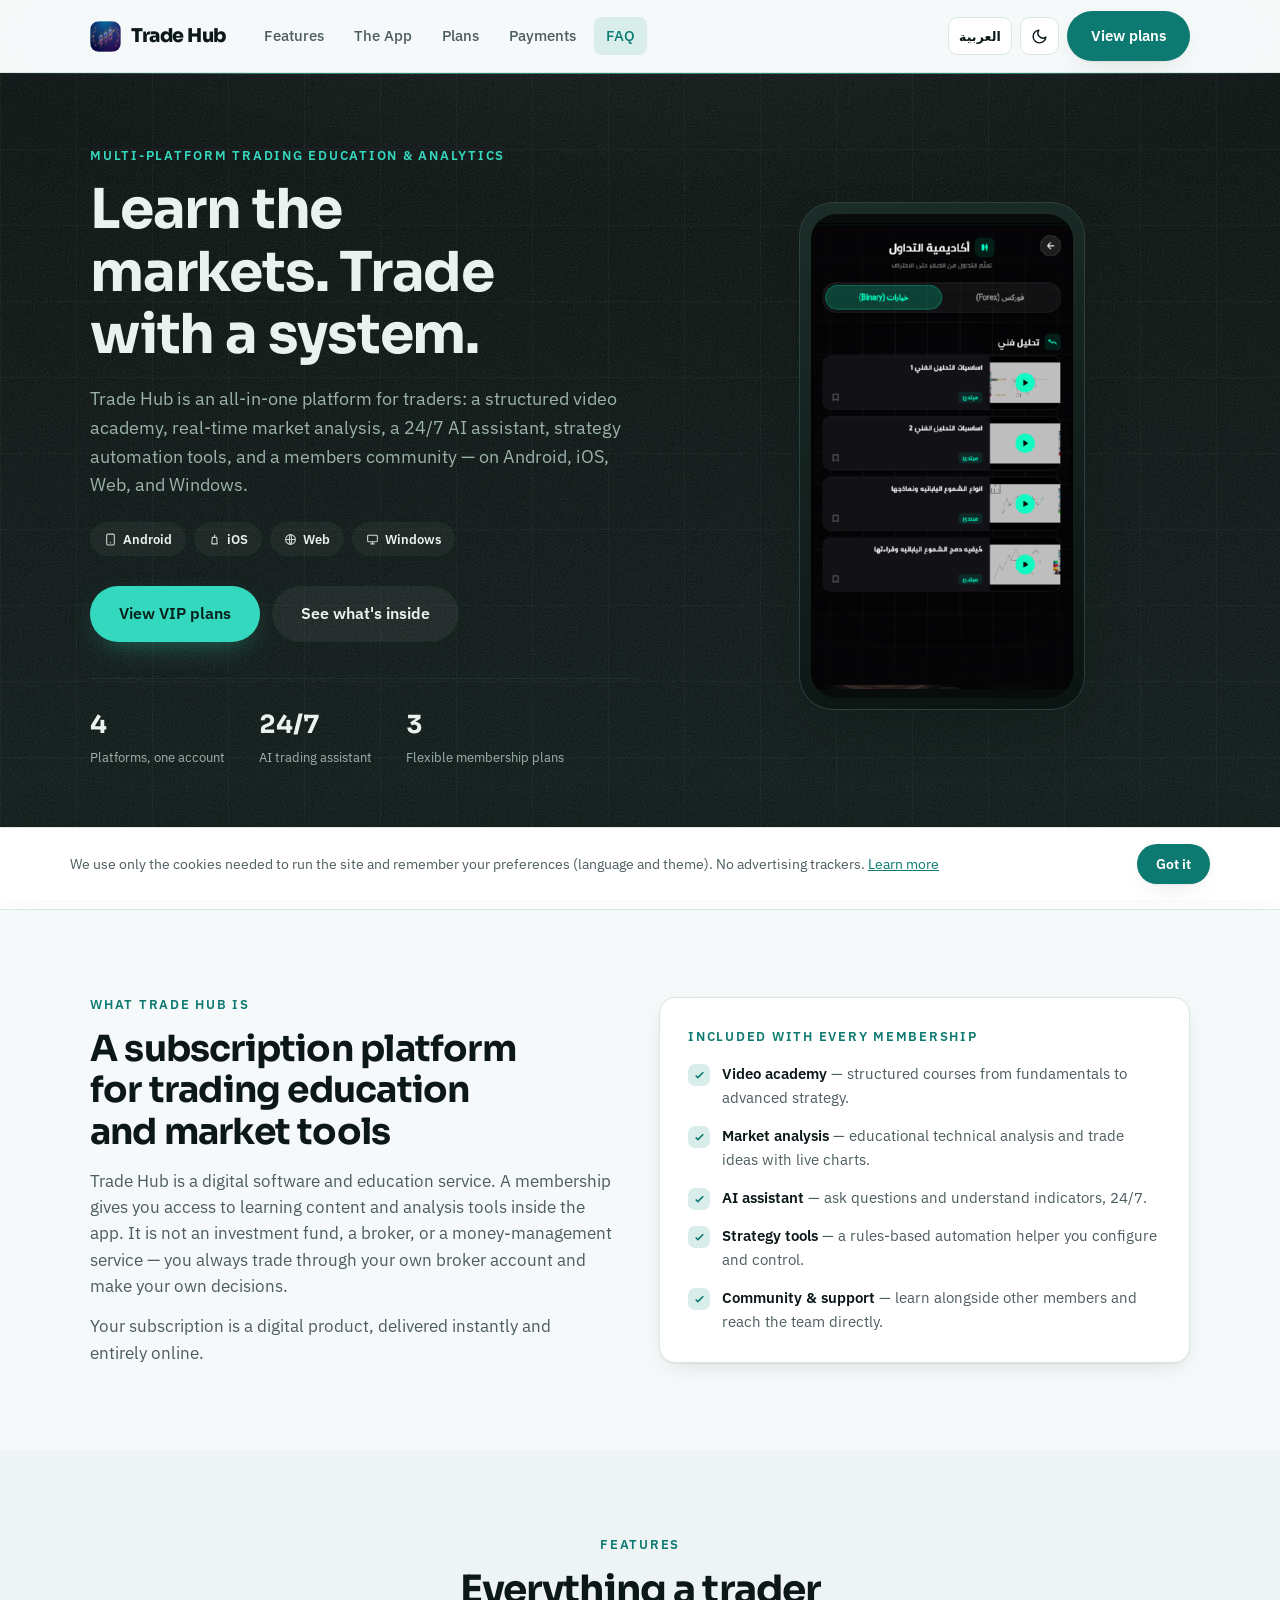
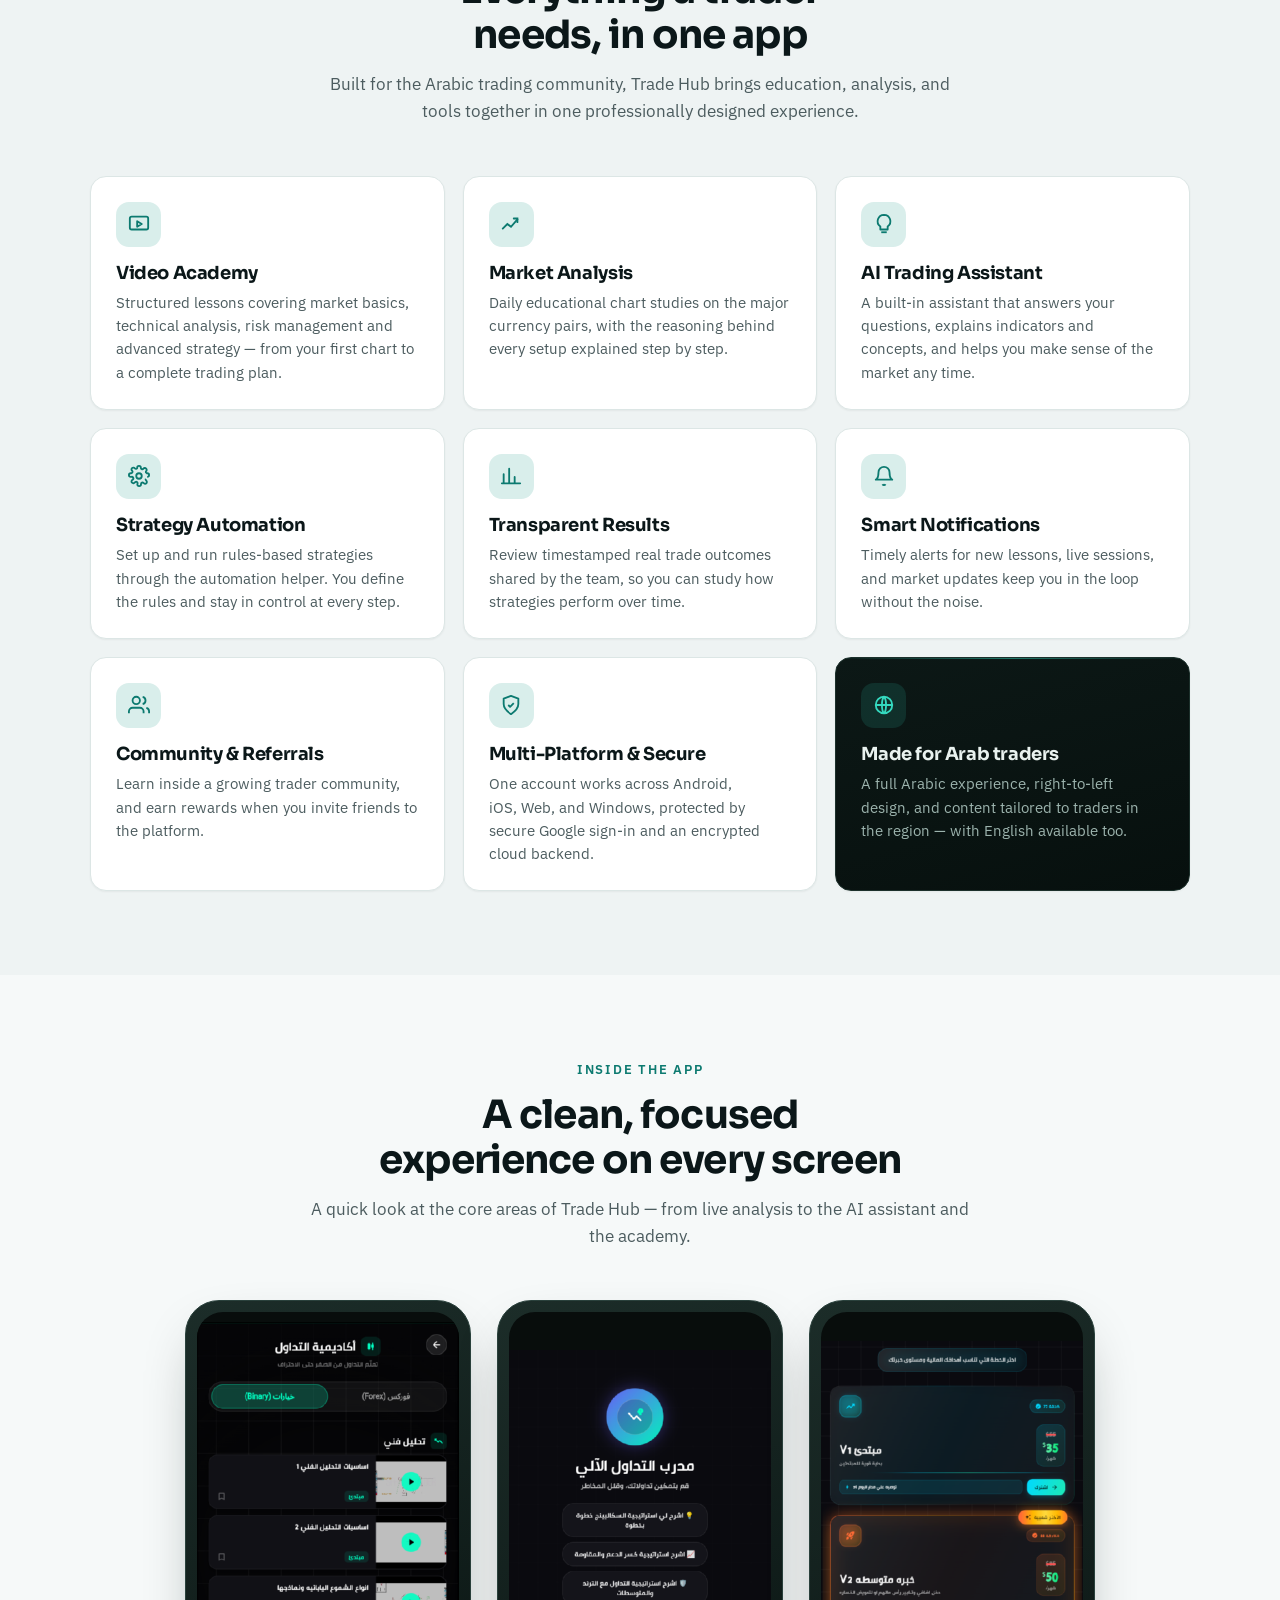
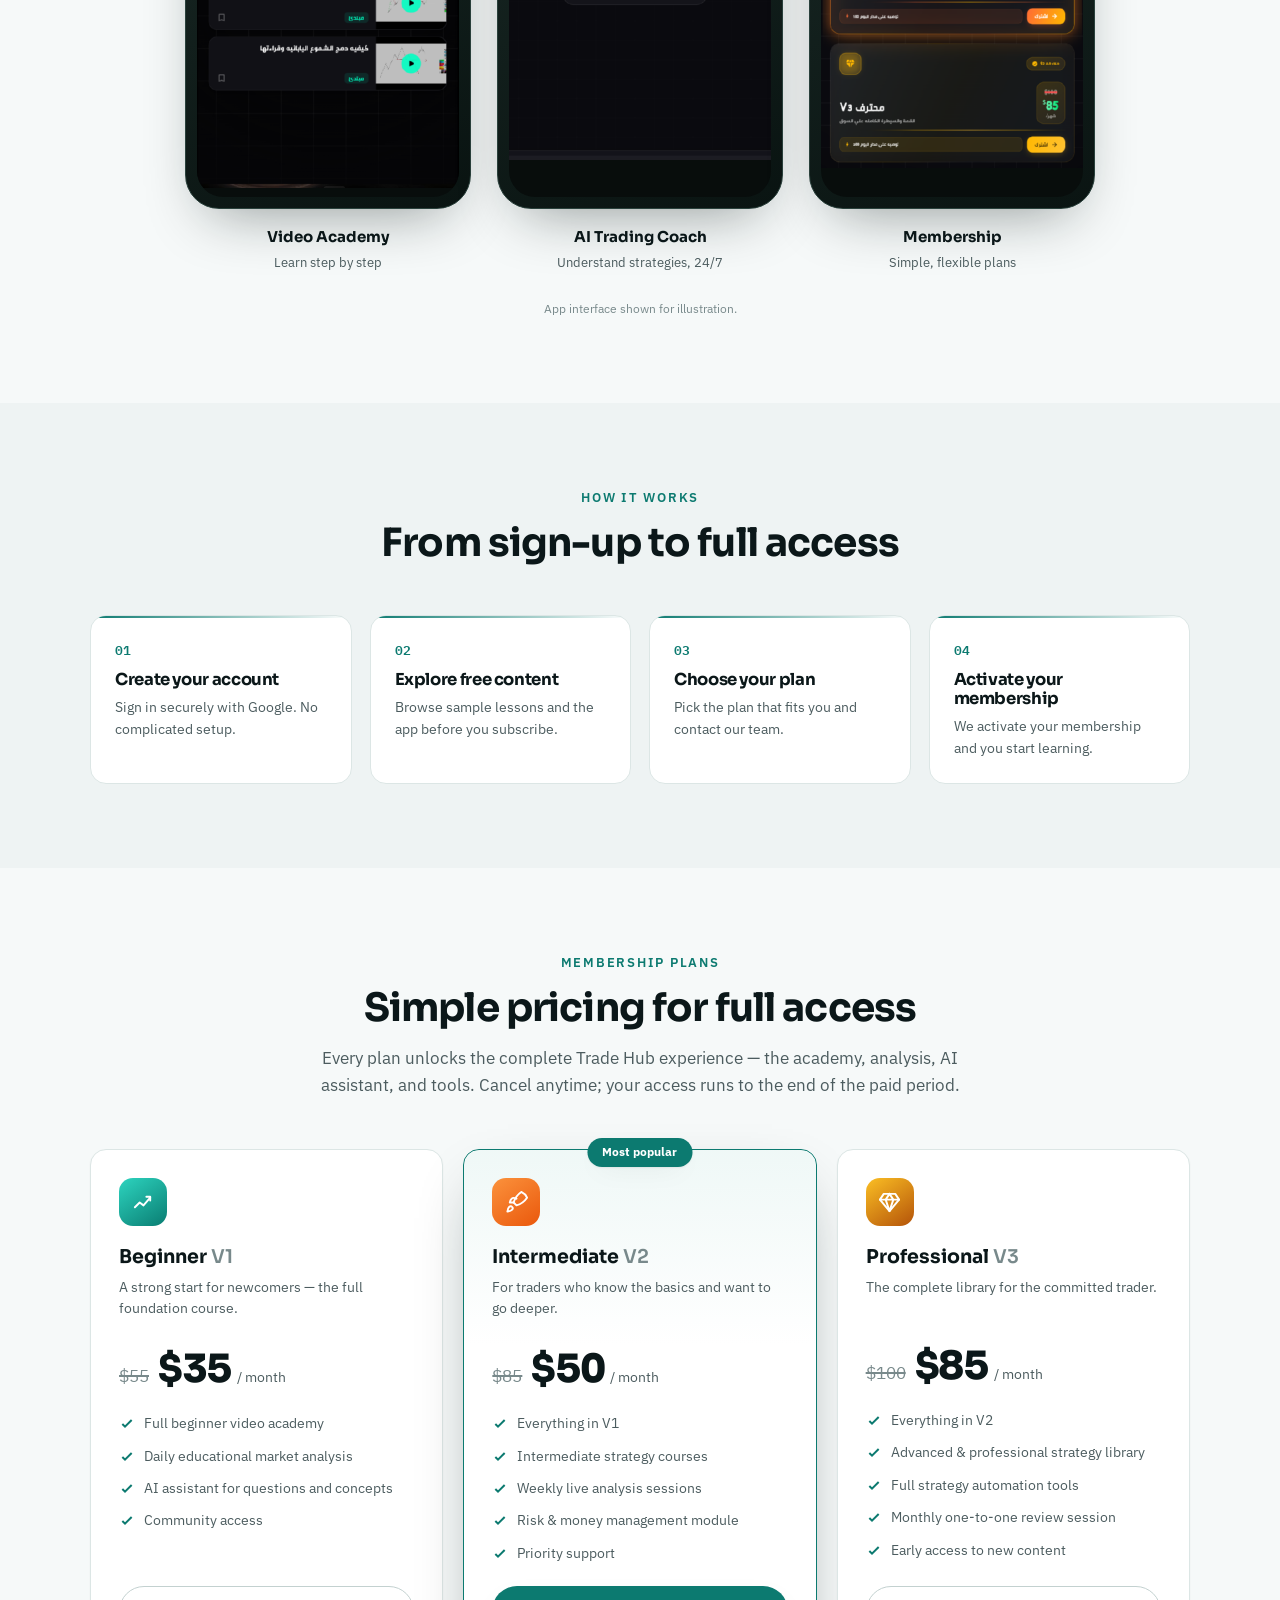
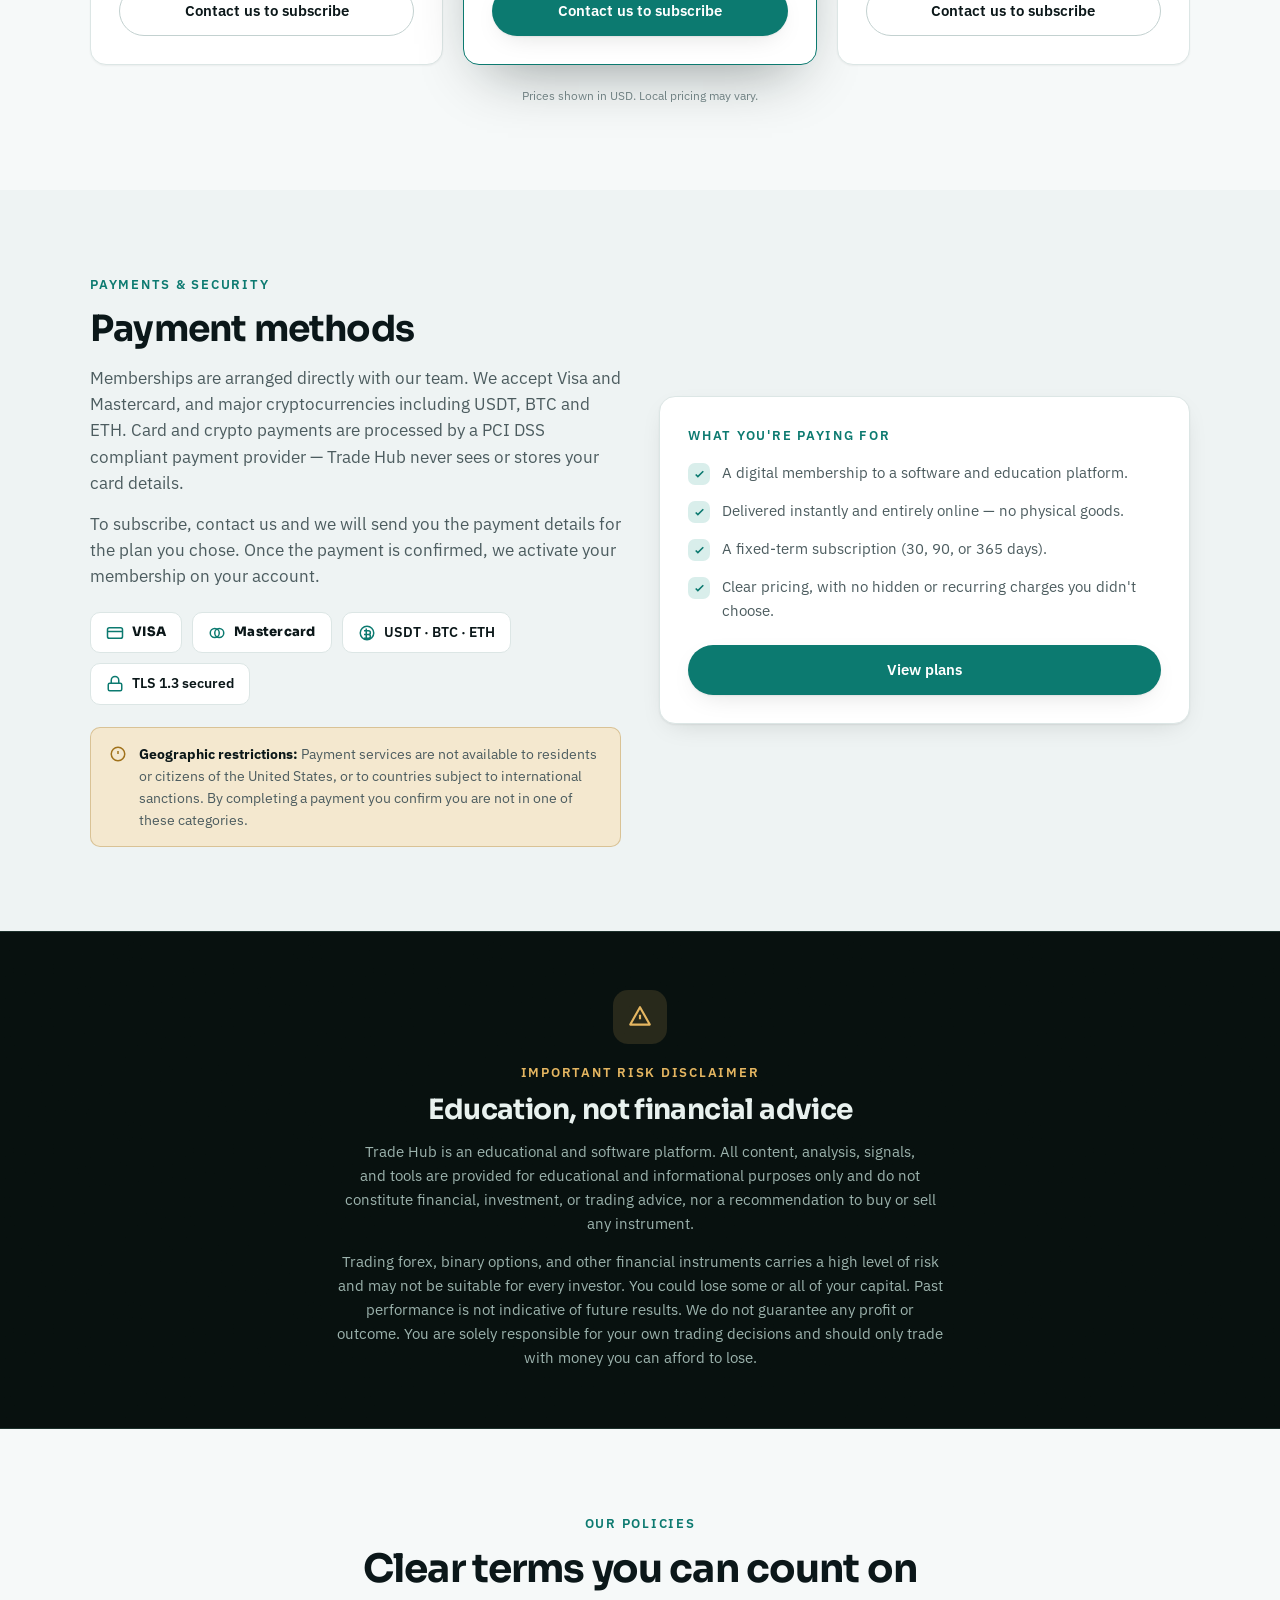
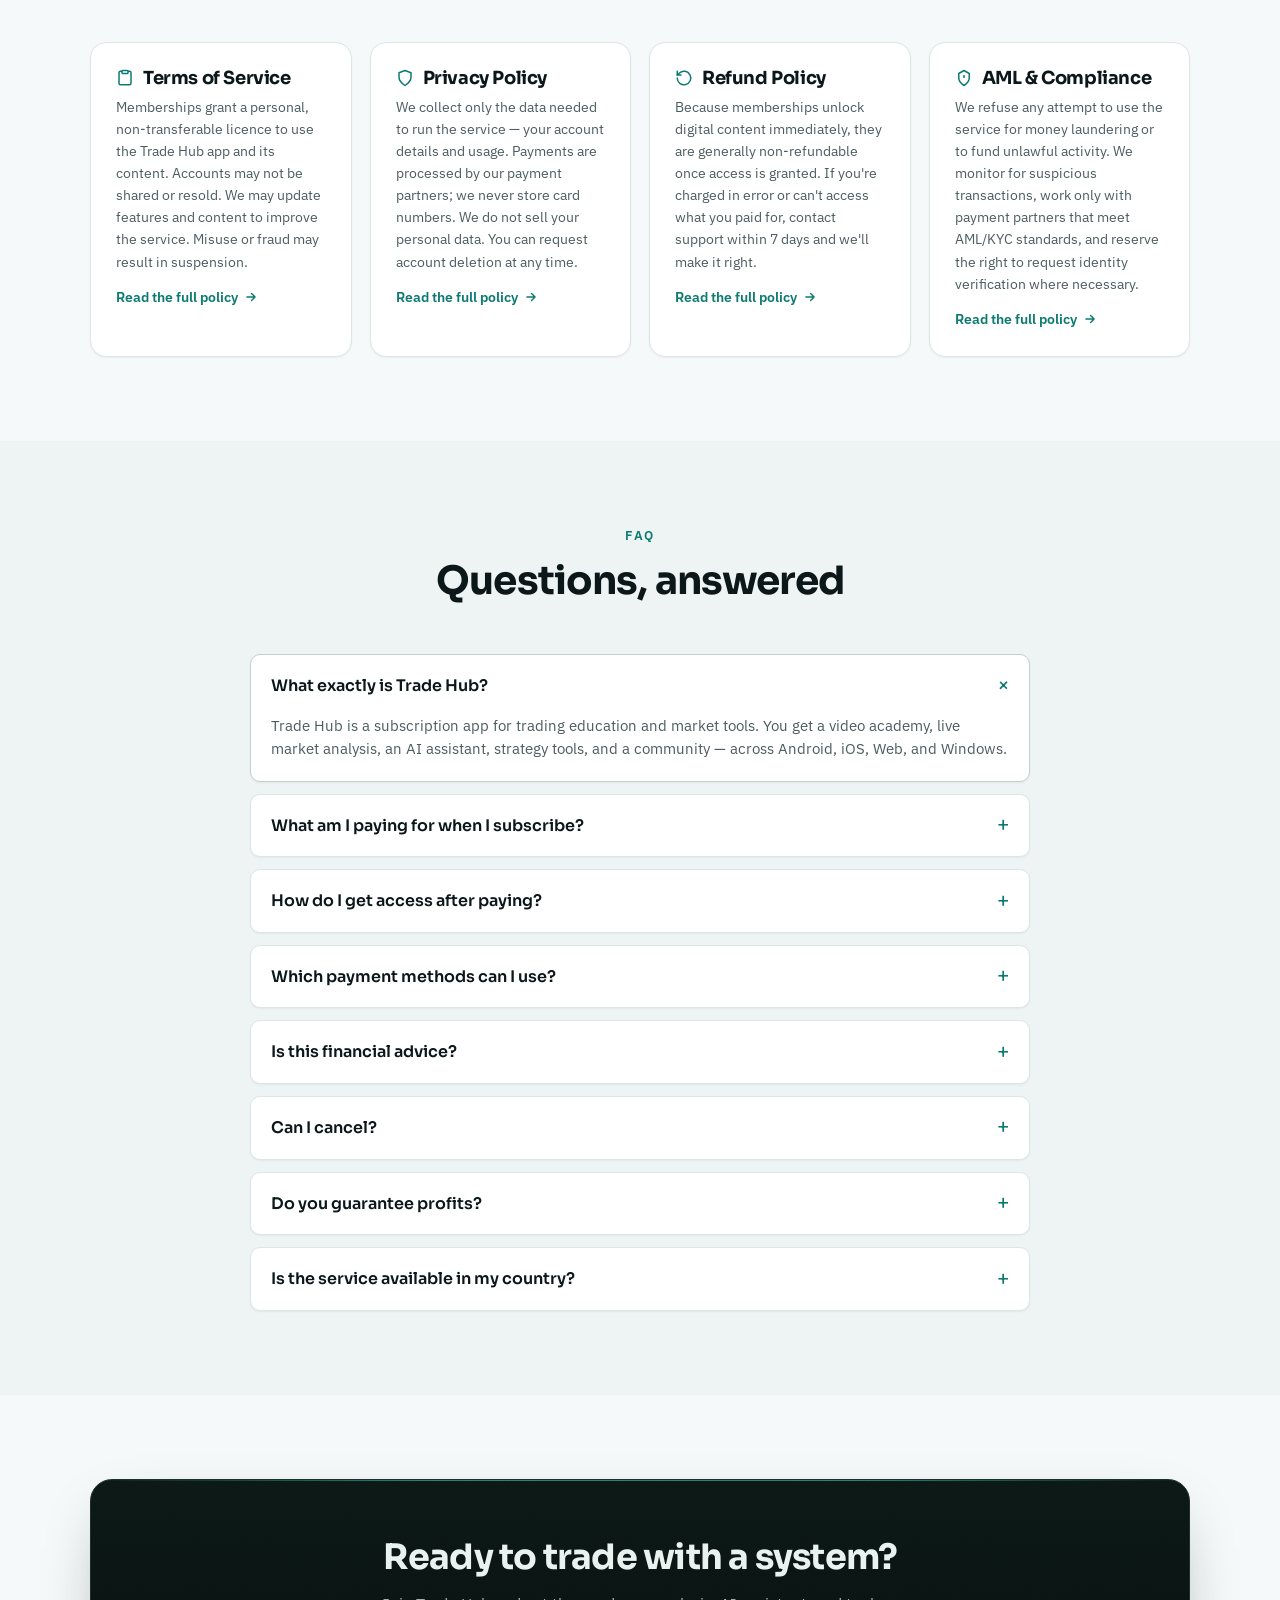
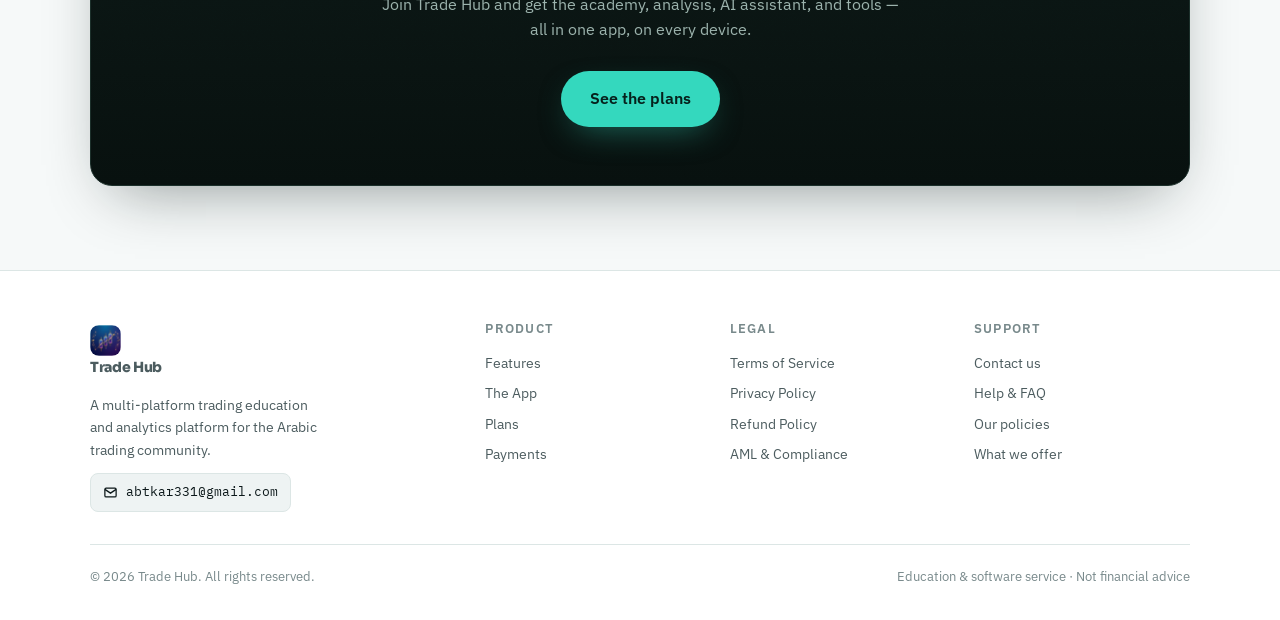
==== commit 401fdf62: "إزالة لقطة الإشارات التنفيذية ومراجعة النص التسويقي - شيل signals.png من الهيرو والمعرض (كانت بتعرض " ====
--- a/index.html
+++ b/index.html
@@ -31,13 +31,13 @@
 <meta name="twitter:description" content="Trading education, market analysis and AI tools in one subscription. Educational content only.">
 <meta name="twitter:image" content="https://abtkar331-png.github.io/trade-hub-site/assets/img/og.png">
 
-<link rel="icon" href="assets/img/favicon-32.png?v=1.8.0" sizes="32x32" type="image/png">
-<link rel="icon" href="assets/img/favicon-64.png?v=1.8.0" sizes="64x64" type="image/png">
-<link rel="apple-touch-icon" href="assets/img/icon-180.png?v=1.8.0">
+<link rel="icon" href="assets/img/favicon-32.png?v=1.9.0" sizes="32x32" type="image/png">
+<link rel="icon" href="assets/img/favicon-64.png?v=1.9.0" sizes="64x64" type="image/png">
+<link rel="apple-touch-icon" href="assets/img/icon-180.png?v=1.9.0">
 <link rel="preconnect" href="https://fonts.googleapis.com">
 <link rel="preconnect" href="https://fonts.gstatic.com" crossorigin>
 <link rel="stylesheet" href="https://fonts.googleapis.com/css2?family=Sora:wght@500;600;700;800&family=IBM+Plex+Sans:wght@400;500;600;700&family=IBM+Plex+Sans+Arabic:wght@400;500;600;700&family=IBM+Plex+Mono:wght@500;600&display=swap">
-<link rel="stylesheet" href="assets/css/app.css?v=1.8.0">
+<link rel="stylesheet" href="assets/css/app.css?v=1.9.0">
 
 <!-- الثيم قبل أول رسم — يمنع وميض الشاشة -->
 <script>
@@ -96,7 +96,7 @@
 <!-- ══ شاشة التحميل ══════════════════════════════════════════════ -->
 <div id="loader" role="status" aria-live="polite">
   <div class="ld">
-    <img class="ld-mark" src="assets/img/logo-192.png?v=1.8.0" alt="" width="84" height="84" fetchpriority="high">
+    <img class="ld-mark" src="assets/img/logo-192.png?v=1.9.0" alt="" width="84" height="84" fetchpriority="high">
     <div>
       <div class="ld-name">Trade&nbsp;Hub</div>
       <div class="ld-sub" data-i18n="ld.sub">Preparing the platform…</div>
@@ -112,7 +112,7 @@
 <header class="nav">
   <div class="nav-in">
     <a class="brand" href="#top" aria-label="Trade Hub home">
-      <img class="glyph" src="assets/img/logo-64.png?v=1.8.0" alt="" width="31" height="31" decoding="async">
+      <img class="glyph" src="assets/img/logo-64.png?v=1.9.0" alt="" width="31" height="31" decoding="async">
       Trade&nbsp;Hub
     </a>
     <nav class="nav-links" aria-label="Primary">
@@ -141,7 +141,7 @@
   <div class="sheet">
     <div class="sheet-top">
       <span class="brand" style="font-size:17px">
-        <img class="glyph" src="assets/img/logo-64.png?v=1.8.0" alt="" width="31" height="31" decoding="async">
+        <img class="glyph" src="assets/img/logo-64.png?v=1.9.0" alt="" width="31" height="31" decoding="async">
         Trade&nbsp;Hub
       </span>
       <button class="icon-btn close-nav" type="button" aria-label="Close menu">
@@ -191,8 +191,8 @@
       <div class="hero-visual">
         <div class="phone">
           <div class="screen">
-            <img src="assets/img/screens/signals.png?v=1.8.0" width="420" height="740"
-                 alt="Trade Hub app: the educational market analysis screen, showing currency pairs with study timeframes."
+            <img src="assets/img/screens/academy.png?v=1.9.0" width="420" height="747"
+                 alt="Trade Hub app: the video academy, showing structured technical-analysis lessons."
                  fetchpriority="high" decoding="async">
           </div>
         </div>
@@ -247,12 +247,12 @@
         <div class="card">
           <div class="feat-ic"><svg viewBox="0 0 24 24" fill="none" stroke="currentColor" stroke-width="2" stroke-linejoin="round" aria-hidden="true"><rect x="2" y="4" width="20" height="14" rx="2"/><path d="M10 9l5 3-5 3z"/></svg></div>
           <h3 data-i18n="f1.h">Video Academy</h3>
-          <p data-i18n="f1.p">Structured lessons covering market basics, technical analysis, risk management, and advanced strategy — for forex and binary options.</p>
+          <p data-i18n="f1.p">Structured lessons covering market basics, technical analysis, risk management and advanced strategy — from your first chart to a complete trading plan.</p>
         </div>
         <div class="card">
           <div class="feat-ic"><svg viewBox="0 0 24 24" fill="none" stroke="currentColor" stroke-width="2" stroke-linecap="round" aria-hidden="true"><path d="M3 17l5-5 4 3 7-8"/><path d="M15 6h4v4"/></svg></div>
-          <h3 data-i18n="f2.h">Market Analysis &amp; Signals</h3>
-          <p data-i18n="f2.p">Real-time technical analysis and educational trade ideas across forex and binary pairs, backed by professional market data and live charts.</p>
+          <h3 data-i18n="f2.h">Market Analysis</h3>
+          <p data-i18n="f2.p">Daily educational chart studies on the major currency pairs, with the reasoning behind every setup explained step by step.</p>
         </div>
         <div class="card">
           <div class="feat-ic"><svg viewBox="0 0 24 24" fill="none" stroke="currentColor" stroke-width="2" stroke-linejoin="round" aria-hidden="true"><path d="M12 2a7 7 0 0 0-4 12.7V18h8v-3.3A7 7 0 0 0 12 2z"/><path d="M9 21h6"/></svg></div>
@@ -302,19 +302,11 @@
         <p data-i18n="app.p">A quick look at the core areas of Trade Hub — from live analysis to the AI assistant and the academy.</p>
       </div>
       <div class="gallery reveal">
+        
         <figure class="gitem">
           <div class="phone">
             <div class="screen">
-              <img src="assets/img/screens/signals.png?v=1.8.0" width="420" height="740" loading="lazy" decoding="async"
-                   alt="Educational market analysis screen listing currency pairs with study timeframes and session times.">
-            </div>
-          </div>
-          <figcaption class="gcap"><b data-i18n="cap1.t">Market Analysis</b><span data-i18n="cap1.s">Educational chart studies</span></figcaption>
-        </figure>
-        <figure class="gitem">
-          <div class="phone">
-            <div class="screen">
-              <img src="assets/img/screens/academy.png?v=1.8.0" width="420" height="747" loading="lazy" decoding="async"
+              <img src="assets/img/screens/academy.png?v=1.9.0" width="420" height="747" loading="lazy" decoding="async"
                    alt="The video academy screen showing technical analysis lessons for beginners.">
             </div>
           </div>
@@ -323,7 +315,7 @@
         <figure class="gitem">
           <div class="phone">
             <div class="screen">
-              <img src="assets/img/screens/coach.png?v=1.8.0" width="420" height="657" loading="lazy" decoding="async"
+              <img src="assets/img/screens/coach.png?v=1.9.0" width="420" height="657" loading="lazy" decoding="async"
                    alt="The AI trading coach screen offering to explain trading strategies step by step.">
             </div>
           </div>
@@ -332,7 +324,7 @@
         <figure class="gitem">
           <div class="phone">
             <div class="screen">
-              <img src="assets/img/screens/plans.png?v=1.8.0" width="420" height="685" loading="lazy" decoding="async"
+              <img src="assets/img/screens/plans.png?v=1.9.0" width="420" height="685" loading="lazy" decoding="async"
                    alt="The membership plans screen showing the V1, V2 and V3 subscription tiers.">
             </div>
           </div>
@@ -545,7 +537,7 @@
     <div class="foot-grid">
       <div class="foot-about">
         <a class="brand" href="#top">
-          <img class="glyph" src="assets/img/logo-64.png?v=1.8.0" alt="" width="31" height="31" decoding="async">
+          <img class="glyph" src="assets/img/logo-64.png?v=1.9.0" alt="" width="31" height="31" decoding="async">
           Trade&nbsp;Hub
         </a>
         <p data-i18n="foot.about">A multi-platform trading education and analytics platform for the Arabic trading community.</p>
@@ -593,7 +585,7 @@
   </div>
 </div>
 
-<script src="assets/js/i18n.js?v=1.8.0"></script>
-<script src="assets/js/app.js?v=1.8.0"></script>
+<script src="assets/js/i18n.js?v=1.9.0"></script>
+<script src="assets/js/app.js?v=1.9.0"></script>
 </body>
 </html>
